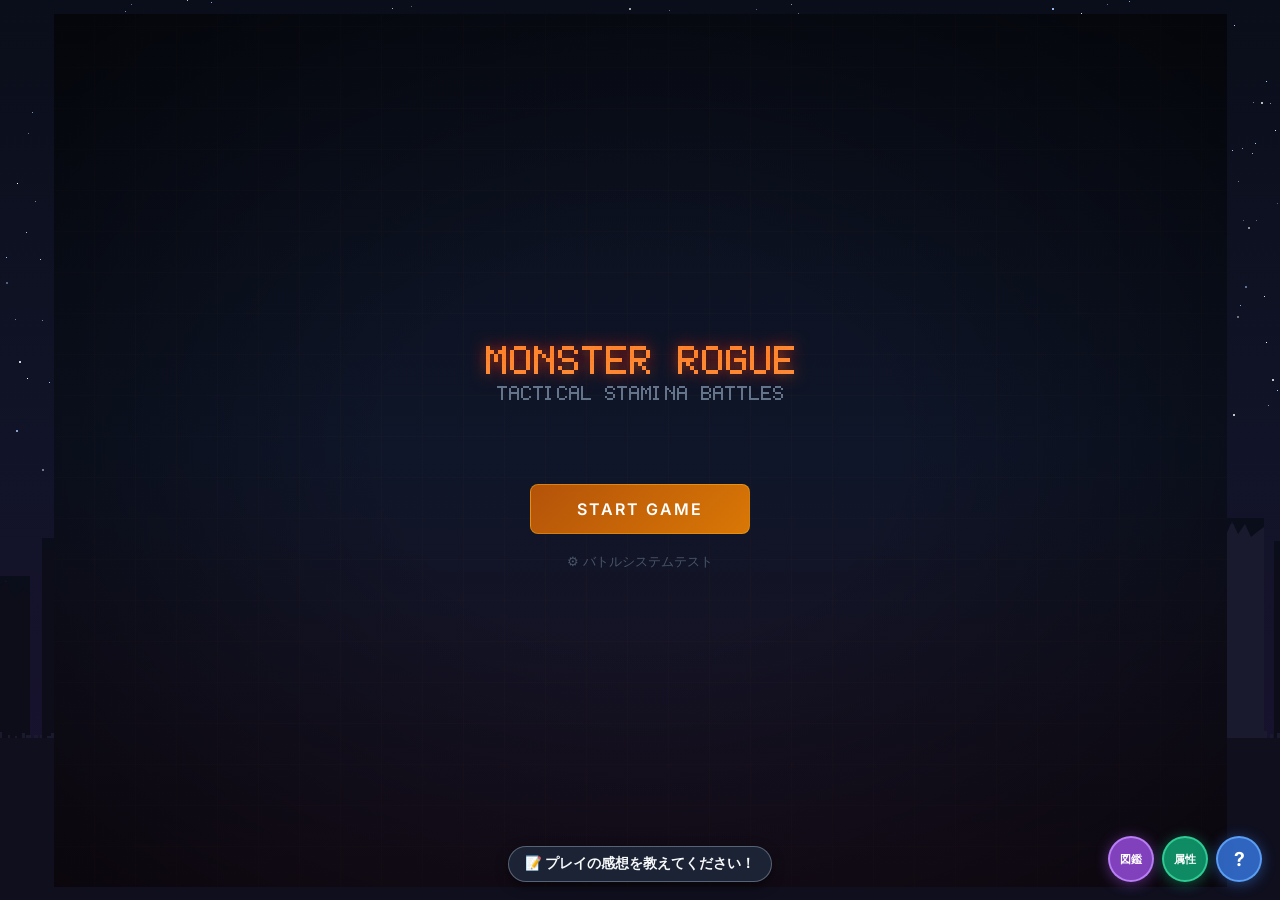
==== monster_roguelike_web/index.html @ 58d73d72 "タイトル画面・属性・アイテム・コルクのピクセルアート実装 - title-art.js 新規作成：Canvas   APIで廃墟夜景背景（星・ビル・カラクリシルエット）とビットマップフォントタイトルロ" ====
<!DOCTYPE html>
<html lang="ja">
<head>
  <meta charset="UTF-8">
  <meta name="viewport" content="width=device-width, initial-scale=1.0, viewport-fit=cover">
  <title>Monster Rogue: Web Edition</title>
  <link rel="preconnect" href="https://fonts.googleapis.com">
  <link rel="preconnect" href="https://fonts.gstatic.com" crossorigin>
  <link href="https://fonts.googleapis.com/css2?family=Inter:wght@400;600;800&display=swap" rel="stylesheet">
  <link rel="stylesheet" href="styles.css?v=2">
</head>
<body>
  <div class="bg-gradient"></div>
  <canvas id="bg-pixel-canvas"></canvas>

  <main id="app-container">
    <header class="glass-panel" id="main-header" style="display:none;">
      <h1>MONSTER ROGUE</h1>
    </header>

    <!-- 画面0: スタート画面 -->
    <section id="screen-start" class="screen full-center active">
      <div class="title-container">
        <h1 class="mega-title mega-title-hidden">MONSTER ROGUE</h1>
        <p class="subtitle mega-title-hidden">Tactical Stamina Battles</p>
        <canvas id="title-canvas"></canvas>
      </div>
      <div style="display:flex; flex-direction:column; align-items:center; gap:12px; margin-top:8px;">
        <button id="btn-begin" class="btn primary-btn pulse-glow start-btn">START GAME</button>
        <a href="test-battle.html" style="font-size:0.8rem; color:#475569; margin-top:8px; text-decoration:none;">⚙ バトルシステムテスト</a>
      </div>
    </section>

    <!-- 図鑑モーダル -->
    <div id="screen-encyclopedia" class="enc-overlay hide">
      <div class="glass-panel enc-panel">
        <div style="display:flex; justify-content:space-between; align-items:center; margin-bottom:20px;">
          <h2>図鑑</h2>
          <button id="btn-close-encyclopedia" class="btn skill-btn">✕ 閉じる</button>
        </div>
        <div style="display:flex; gap:8px; margin-bottom:16px; flex-wrap:wrap;">
          <button class="btn skill-btn active-tab" data-enc-tab="monsters">ジュウマ</button>
          <button class="btn skill-btn inactive-tab" data-enc-tab="enemies">カラクリ</button>
          <button class="btn skill-btn inactive-tab" data-enc-tab="skills">技</button>
          <button class="btn skill-btn inactive-tab" data-enc-tab="items">アイテム</button>
          <button class="btn skill-btn inactive-tab" data-enc-tab="food">えさ</button>
        </div>
        <div id="enc-content" class="enc-content"></div>
      </div>
    </div>


    <!-- 画面0.5: ストーリー画面 -->
    <section id="screen-story" class="screen full-center hide glass-panel">
      <div class="story-wrapper">
        <div id="story-page-1" class="story-content">
          <p>なぜ文明が滅びたのか、誰も知らない。</p>
          <p>大気が汚染され、人間は地下へ逃げた。</p>
          <p>1000年を、地の底で生き延びた。</p>
        </div>
        <div id="story-page-2" class="story-content hide">
          <p>大気が回復し、地上に戻ってから100年になる。</p>
          <p>だが地上には、カラクリが巣くっていた。</p>
          <p>機械のような生き物だ。人間を見ると、問答無用で襲いかかってくる。</p>
          <p>地上にはもう一種類の生き物もいた。ジュウマだ。育てれば、仲間になる。</p>
          <p>ジュウマを育て、カラクリと戦いながら地上を開拓する者を、ビーステイカーと呼ぶ。</p>
        </div>
        <div id="story-page-3" class="story-content hide">
          <p>ギルドを取り仕切るのはコルクだ。無愛想だが、頼りになる。</p>
          <p style="color:#fbbf24;">コルク：「新顔か。ビーステイカーとして登録しに来たか？」</p>
          <p style="color:#94a3b8;">ビーステイカー：「はい。地上を開拓しに来ました。」</p>
          <p style="color:#fbbf24;">コルク：「ひとりじゃカラクリには勝てない。ジュウマを育てて、共に戦うしかない。それがここで生きる方法だ。」</p>
          <p style="color:#fbbf24;">コルク：「問題ない。問題があっても問題ない。」</p>
        </div>
      </div>
      <div class="story-btn-area">
        <button id="btn-skip-story" class="btn skill-btn" disabled>NEXT >></button>
        <button id="btn-skip-all-story" class="btn" style="font-size:0.8rem; color:#475569; background:none; border:none;">スキップ</button>
      </div>
    </section>

    <!-- 画面0.6: 名前入力画面 -->
    <section id="screen-name" class="screen full-center hide glass-panel">
      <h2>あなたの名前は？</h2>
      <p style="color: #94a3b8; margin-bottom: 20px;">コルク：「登録簿に書いといてくれ。行方不明になった時に困る。こっちが。」</p>
      <input type="text" id="input-player-name" class="modern-input" placeholder="Name" maxlength="12" style="margin-bottom: 20px;">
      <button id="btn-submit-name" class="btn primary-btn pulse-glow">決定</button>
    </section>

    <!-- 画面0.6.5: ジュウマ受け渡しイベント画面 -->
    <section id="screen-starter-event" class="screen full-center hide glass-panel">
      <h2>出発のまえに</h2>
      <p style="color: #94a3b8; margin-bottom: 20px;" id="starter-event-msg">コルク：「ジュウマを3体やる。仲間にしろ。問題ない。」</p>
      <div id="starter-event-grid" class="monster-grid" style="margin-bottom: 30px; justify-content: center;"></div>
      <button id="btn-starter-event-proceed" class="btn primary-btn pulse-glow">拠点へ進む</button>
    </section>

    <!-- チュートリアル選択画面 -->
    <section id="screen-tutorial-select" class="screen full-center hide glass-panel">
      <h2>ギルドの訓練場</h2>
      <p style="color:#94a3b8; margin-bottom:8px; text-align:center;">コルク：「一応、練習できる場所がある。」</p>
      <p style="color:#64748b; font-size:0.85rem; margin-bottom:24px; text-align:center;">コルク：「使わなくても死ぬわけじゃない。たぶん。」</p>
      <div class="tutorial-select-buttons">
        <button id="btn-tutorial-full" class="btn primary-btn pulse-glow">
          丁寧に教えてもらう
          <span style="display:block; font-size:0.75rem; font-weight:normal; color:#bfdbfe; margin-top:4px;">ゲームが止まって説明してくれる</span>
        </button>
        <button id="btn-tutorial-simple" class="btn skill-btn">
          ヒントだけもらう
          <span style="display:block; font-size:0.75rem; font-weight:normal; color:#94a3b8; margin-top:4px;">やりながら覚えるタイプ向け</span>
        </button>
        <button id="btn-tutorial-skip" class="btn skill-btn" style="color:#64748b;">
          もう行く
        </button>
      </div>
    </section>

    <!-- 画面0.7: 卵選択画面 -->
    <section id="screen-egg" class="screen full-center hide glass-panel">
      <h2>卵を選べ</h2>
      <p style="color: #94a3b8; margin-bottom: 30px;">コルク：「3つある。好きなのを選べ。どれが光るかは俺にもわからん。なんかそういうもんらしい。」</p>
      
      <div id="egg-container" class="egg-container">
        <div class="egg egg-red" data-type="red"><div class="egg-spot"></div></div>
        <div class="egg egg-blue" data-type="blue"><div class="egg-spot"></div></div>
        <div class="egg egg-green" data-type="green"><div class="egg-spot"></div></div>
      </div>
      <p id="egg-hatch-text" class="hide" style="margin-top:20px; font-weight:bold; color:#f8fafc;"></p>
      <button id="btn-egg-proceed" class="btn primary-btn hide mt-2">マップへ進む</button>
    </section>

    <!-- 画面0.8: ハブ（ステージ選択）画面 -->
    <section id="screen-hub" class="screen full-center hide glass-panel" style="width: 800px; max-width: 90vw; align-self: center;">
      <h2>ギルド拠点</h2>
      <p style="color: #94a3b8; margin-bottom: 20px;">コルク：「準備ができたら出発しろ。準備ができてなくても行け。どうせ慣れる。」</p>
      
      <div style="display:flex; justify-content:center; gap:20px; margin-bottom:30px;">
        <button id="btn-hub-party" class="btn skill-btn active-tab" style="font-size:1.1rem; padding:10px 20px;">PARTY</button>
        <button id="btn-hub-inventory" class="btn skill-btn" style="font-size:1.1rem; padding:10px 20px;">INVENTORY</button>
        <button id="save-btn" class="btn skill-btn" style="font-size:1.1rem; padding:10px 20px;">SAVE</button>
        <button id="delete-save-btn" class="btn skill-btn" style="font-size:1.1rem; padding:10px 20px; color:#ef4444;">DELETE SAVE</button>
      </div>
      
      <div class="stage-container">
        <div id="btn-stage-1" class="stage-card">
           <h3 style="color:#fbbf24; margin-bottom:10px;">Stage 1</h3>
           <p style="font-size:1.1rem; font-weight:bold;">始まりの草原</p>
           <p style="font-size:0.8rem; color:#94a3b8; margin-top:5px;">階層: 3F</p>
        </div>
        <div id="btn-stage-2" class="stage-card locked">
           <h3 style="color:#94a3b8; margin-bottom:10px;">Stage 2</h3>
           <p style="font-size:1.1rem; font-weight:bold;">迷いの森</p>
           <p style="font-size:0.8rem; color:#64748b; margin-top:5px;">階層: 5F</p>
           <div class="lock-icon">🔒</div>
        </div>
        <div id="btn-stage-3" class="stage-card locked">
           <h3 style="color:#94a3b8; margin-bottom:10px;">Stage 3</h3>
           <p style="font-size:1.1rem; font-weight:bold;">果ての荒野</p>
           <p style="font-size:0.8rem; color:#64748b; margin-top:5px;">階層: 7F</p>
           <div class="lock-icon">🔒</div>
        </div>
      </div>
    </section>

    <!-- 画面1: マップ画面 -->
    <section id="screen-map" class="screen hide glass-panel map-screen" style="position:relative;">
      <h2>探索マップ</h2>
      <p class="map-desc">道を選べ。戻れない。</p>
      <div class="map-legend">
        <span>⚔️ バトル</span>
        <span>💀 強敵</span>
        <span>👑 ボス</span>
        <span>⛺ 休憩</span>
      </div>
      <div style="position:absolute; top:20px; right:20px; display:flex; gap:10px;">
        <button id="btn-map-party" class="btn skill-btn active-tab" style="font-size:0.9rem; padding:6px 12px;">PARTY</button>
        <button id="btn-map-inventory" class="btn skill-btn" style="font-size:0.9rem; padding:6px 12px;">INVENTORY</button>
      </div>
      <div id="map-container" class="map-container">
        <svg id="map-lines" class="map-lines"></svg>
        <div id="map-nodes" class="map-nodes"></div>
      </div>
    </section>

    <!-- 画面: パーティ詳細 -->
    <section id="screen-party" class="screen hide glass-panel" style="padding:30px;">
      <div style="display:flex; justify-content:space-between; align-items:center;">
        <h2>PARTY STATUS</h2>
        <button id="btn-close-party" class="btn skill-btn">閉じる</button>
      </div>
      <p style="color:#94a3b8; margin-bottom:20px;">仲間の詳細なパラメーターを確認できます。</p>
      <div id="party-details-grid" style="display:grid; grid-template-columns:repeat(auto-fit, minmax(280px, 1fr)); gap:20px;">
      </div>
    </section>

    <!-- 画面: インベントリ -->
    <section id="screen-inventory" class="screen hide glass-panel">
      <div style="display:flex; justify-content:space-between; align-items:center;">
        <h2>INVENTORY</h2>
        <button id="btn-close-inventory" class="btn skill-btn">閉じる</button>
      </div>
      <p>技をセットしたり、餌を与えてステータスを強化できます。</p>
      
      <div class="inv-container" style="display:flex; gap:20px; margin-top:20px;">
        <div class="inv-list" style="flex:1; background:rgba(0,0,0,0.3); padding:10px; border-radius:8px; min-height:200px;">
          <h3>Skills</h3>
          <div id="inv-skills-content" style="margin-top:10px; display:flex; flex-direction:column; gap:5px;"></div>
        </div>
        <div class="inv-list" style="flex:1; background:rgba(0,0,0,0.3); padding:10px; border-radius:8px; min-height:200px;">
          <h3>Food (Stats)</h3>
          <div id="inv-food-content" style="margin-top:10px; display:flex; flex-direction:column; gap:5px;"></div>
        </div>
      </div>
      
      <div id="inv-target-selection" class="hide" style="margin-top:20px; background:rgba(0,0,0,0.5); padding:15px; border-radius:8px;">
         <h3 id="inv-target-msg">誰に使いますか？</h3>
         <div id="inv-roster-grid" class="monster-grid" style="margin-top:10px;"></div>
         <button id="btn-cancel-use" class="btn skill-btn mt-2">やめる</button>
      </div>
    </section>

    <!-- HELPオーバーレイ -->
    <div id="screen-help" class="help-overlay hide">
      <div class="help-panel glass-panel">
        <div class="help-header">
          <h2 style="font-size:1.3rem;">📖 HELP / ゲームシステム</h2>
          <button id="btn-close-help" class="btn skill-btn">✕ 閉じる</button>
        </div>
        <div class="help-tabs-bar" id="help-tabs-bar">
          <button class="btn help-tab-btn active-tab"  data-help-tab="battle">バトル</button>
          <button class="btn help-tab-btn inactive-tab" data-help-tab="st">ST/ブレイク</button>
          <button class="btn help-tab-btn inactive-tab" data-help-tab="affinity">属性相性</button>
          <button class="btn help-tab-btn inactive-tab" data-help-tab="skills">技・アイテム</button>
          <button class="btn help-tab-btn inactive-tab" data-help-tab="training">育成・強化</button>
          <button class="btn help-tab-btn inactive-tab" data-help-tab="map">マップ・用語</button>
        </div>
        <div class="help-body">
          <div id="help-content-battle"   class="help-tab-content"></div>
          <div id="help-content-st"       class="help-tab-content hide"></div>
          <div id="help-content-affinity" class="help-tab-content hide"></div>
          <div id="help-content-skills"   class="help-tab-content hide"></div>
          <div id="help-content-training" class="help-tab-content hide"></div>
          <div id="help-content-map"      class="help-tab-content hide"></div>
        </div>
      </div>
    </div>

    <!-- 画面: リザルト報酬 -->
    <section id="screen-reward" class="screen hide glass-panel full-center">
      <h2>戦利品</h2>
      <p id="reward-subtitle">コルク：「3つある。1つもらえ。文句は言うな。」</p>
      <div id="reward-boxes" style="display:flex; gap:15px; margin:30px 0; flex-wrap:wrap; justify-content:center;">
      </div>
      <button id="btn-collect-reward" class="btn primary-btn" disabled>進む</button>
    </section>

    <!-- 画面2: 選抜画面 -->
    <section id="screen-selection" class="screen hide glass-panel">
      <h2>出撃する3体を選べ</h2>
      <p>コルク：「誰を連れていくかだけ、自分で決めろ。あとは知らん。」</p>
      <div id="roster-grid" class="monster-grid"></div>
      <button id="btn-start-battle" class="btn primary-btn" disabled>出発する</button>
    </section>

    <!-- チュートリアルオーバーレイ（フル版） -->
    <div id="tutorial-overlay" class="tutorial-overlay hide">
      <div class="tutorial-overlay-panel glass-panel">
        <div class="tutorial-overlay-step-badge">TUTORIAL</div>
        <h3 id="tutorial-overlay-title"></h3>
        <p id="tutorial-overlay-body"></p>
        <button id="btn-tutorial-ok" class="btn primary-btn" style="width:100%; margin-top:8px;">OK、わかった！</button>
      </div>
    </div>

    <!-- ジュウマ詳細モーダル（バトル中） -->
    <div id="monster-detail-overlay" class="monster-detail-overlay hide">
      <div class="monster-detail-panel glass-panel">
        <div class="monster-detail-header">
          <div>
            <h3 id="md-name" style="margin:0 0 6px;"></h3>
            <span id="md-elem" class="elem-badge"></span>
          </div>
          <button id="btn-md-close" class="btn skill-btn">✕ 閉じる</button>
        </div>
        <div id="md-stats"></div>
        <div id="md-skills"></div>
      </div>
    </div>

    <!-- 画面3: バトル画面 -->
    <section id="screen-battle" class="screen hide">
      <div class="battle-arena">
        <!-- P1 エリア -->
        <div class="side-panel p1-side glass-panel">
          <h3>Your Team</h3>
          <div class="active-monster-card" id="p1-active-card">
            <canvas id="p1-sprite" class="monster-sprite-canvas"></canvas>
            <div class="card-header">
              <h4 id="p1-name">-</h4>
              <span class="elem-badge" id="p1-elem">-</span>
            </div>
            <div class="bars">
              <label>HP</label>
              <div class="bar-container hp-bar"><div class="bar-fill hp" id="p1-hp-fill"></div></div>
              <label>ST (Armor)</label>
              <div class="bar-container st-bar"><div class="bar-fill st" id="p1-st-fill"></div></div>
            </div>
          </div>
          
          <div class="reserve-list" id="p1-reserves"></div>
        </div>

        <!-- キュー＆結果エリア（中央） -->
        <div class="center-panel glass-panel">
          <h3>ACTION QUEUE</h3>
          <div id="timeline-queue" class="timeline-queue">
            <!-- JSで行動順アイコンが並ぶ -->
          </div>
          
          <!-- トースト通知用エリア -->
          <div id="toast-container" class="toast-container"></div>

        </div>

        <!-- P2 エリア -->
        <div class="side-panel p2-side glass-panel">
          <h3>Opponent</h3>
          <div class="active-monster-card" id="p2-active-card">
            <canvas id="p2-sprite" class="monster-sprite-canvas p2-sprite"></canvas>
            <div class="card-header">
              <h4 id="p2-name">-</h4>
              <span class="elem-badge" id="p2-elem">-</span>
            </div>
            <div class="bars">
               <label>HP</label>
               <div class="bar-container hp-bar"><div class="bar-fill hp" id="p2-hp-fill"></div></div>
            </div>
          </div>
          <div class="reserve-list" id="p2-reserves"></div>
        </div>

        <!-- アクションメニュー（コマンド入力） -->
        <div id="action-menu" class="action-menu hide">
          <div id="action-phase-header" style="text-align:center; font-weight:bold; margin-bottom:10px; padding:5px; border-radius:5px; background: rgba(59, 130, 246, 0.2); border: 1px solid #3b82f6;">ATTACK PHASE</div>

          <div id="tutorial-hint" class="tutorial-hint hide">
            <span id="tutorial-hint-text"></span>
          </div>

          <div class="cmd-tabs" id="action-tabs" style="display:flex; gap:10px; margin-bottom:10px;">
            <button id="btn-tab-skills" class="btn skill-btn active-tab" style="flex:1;">Skills</button>
            <button id="btn-tab-items" class="btn skill-btn inactive-tab" style="flex:1;">Items <span id="item-count-badge" style="font-size:0.7em; background:#ef4444; padding:2px 6px; border-radius:10px; margin-left:5px;">0</span></button>
          </div>

          <div id="skill-buttons" class="cmd-grid"></div>
          <div id="item-buttons" class="cmd-grid hide" style="margin-top:10px;"></div>

          <div id="defend-wrapper" class="hide" style="margin-top:10px;">
            <button id="btn-defend-action" class="btn" style="width:100%; padding: 10px; background: #fbbf24; color: #1e293b; border: none; font-weight: bold;">🛡 身を守る (Defend) - ST消費半減</button>
          </div>

          <div id="swap-wrapper" style="margin-top:10px;">
            <button id="btn-swap-action" class="btn" style="width:100%; padding: 10px; background: #475569; color: white; border: none; font-weight: bold; cursor: pointer;">🔄 ジュウマ交代</button>
            <div id="swap-select-panel" class="hide swap-select-panel"></div>
          </div>
        </div>

      </div>
    </section>
  </main>

  <button id="btn-monsters-global" class="help-float-btn monsters-float-btn" title="ジュウマ図鑑">図鑑</button>
  <button id="btn-affinity-global" class="help-float-btn affinity-float-btn" title="属性相性早見表">属性</button>
  <button id="btn-help-global" class="help-float-btn" title="ゲームシステムを確認">?</button>

  <!-- アンケートリンク -->
  <a id="btn-survey-global" href="https://forms.gle/xGsnjxmc4BKs657p8" target="_blank" rel="noopener" class="survey-global-link">📝 プレイの感想を教えてください！</a>

  <!-- チュートリアルスポットライト（4枚の暗転ピース＋ラベル） -->
  <div id="tutorial-spotlight-top"    class="tutorial-spotlight-piece hide"></div>
  <div id="tutorial-spotlight-bottom" class="tutorial-spotlight-piece hide"></div>
  <div id="tutorial-spotlight-left"   class="tutorial-spotlight-piece hide"></div>
  <div id="tutorial-spotlight-right"  class="tutorial-spotlight-piece hide"></div>
  <div id="tutorial-spotlight-label"  class="tutorial-spotlight-label hide">👆 タップして説明を見る</div>

  <!-- ES Modules -->
  <script type="module" src="app.js"></script>
  <script type="module">
    import { initTitleArt } from './title-art.js';
    document.addEventListener('DOMContentLoaded', () => {
      const titleCanvas = document.getElementById('title-canvas');
      const bgCanvas = document.getElementById('bg-pixel-canvas');
      if (titleCanvas && bgCanvas) {
        initTitleArt(titleCanvas, bgCanvas);
      }
    });
  </script>
</body>
</html>
---- monster_roguelike_web/styles.css ----
:root {
  --bg-color: #0f172a;
  --panel-bg: rgba(30, 41, 59, 0.7);
  --panel-border: rgba(255, 255, 255, 0.1);
  --text-main: #f8fafc;
  --text-muted: #94a3b8;
  --accent: #3b82f6;
  --btn-hover: #60a5fa;

  --hp-color: #ef4444;
  --st-color: #eab308;
  --atb-color: #10b981;

  /* Industrial / Post-apocalyptic palette */
  --rust: #8b4513;
  --steel: #4a5568;
  --neon-red: #ff3b3b;
  --organic-green: #2d6a4f;
  --mech-gray: #2d3748;
}

* {
  box-sizing: border-box;
  margin: 0;
  padding: 0;
}

html {
  height: 100%;
}

body {
  font-family: 'Inter', sans-serif;
  color: var(--text-main);
  background-color: var(--bg-color);
  overflow: hidden;
  height: 100%;
}

/* Background Animation */
.bg-gradient {
  position: fixed;
  top: -50%;
  left: -50%;
  width: 200%;
  height: 200%;
  background: radial-gradient(circle at center, #1e3a8a 0%, #0f172a 40%, #020617 100%);
  z-index: -1;
  animation: bg-pulse 20s infinite alternate linear;
}

@keyframes bg-pulse {
  0% { transform: scale(1); }
  100% { transform: scale(1.1); }
}

/* Layout */
#app-container {
  max-width: 1200px;
  margin: 0 auto;
  padding: clamp(8px, 1.5vh, 20px);
  padding-bottom: calc(clamp(8px, 1.5vh, 20px) + env(safe-area-inset-bottom, 0px));
  display: flex;
  flex-direction: column;
  gap: clamp(8px, 1.5vh, 20px);
  height: 100dvh;
  overflow: hidden;
}

header {
  text-align: center;
  padding: 20px;
  border-radius: 12px;
}

header h1 {
  font-weight: 800;
  font-size: 2rem;
  letter-spacing: 2px;
  background: linear-gradient(90deg, #60a5fa, #c084fc);
  -webkit-background-clip: text;
  -webkit-text-fill-color: transparent;
}

/* Components */
.glass-panel {
  background: var(--panel-bg);
  backdrop-filter: blur(12px);
  -webkit-backdrop-filter: blur(12px);
  border: 1px solid var(--panel-border);
  border-radius: 16px;
  box-shadow: 0 8px 32px rgba(0,0,0,0.3);
}

.hide { display: none !important; }
.screen.hide { display: none !important; }
.screen.active { animation: screen-enter 0.45s cubic-bezier(0.22, 1, 0.36, 1); }

/* Visible screen fills remaining container space */
.screen:not(.hide) {
  flex: 1;
  min-height: 0;
}

@keyframes fade-in {
  from { opacity: 0; transform: translateY(10px); }
  to { opacity: 1; transform: translateY(0); }
}

/* Screen enter transition: slide-fade */
@keyframes screen-enter {
  0%   { opacity: 0; transform: translateY(12px) scale(0.98); }
  100% { opacity: 1; transform: translateY(0) scale(1); }
}

/* Hub Screen: retro-industrial guild feel */
#screen-hub {
  background:
    /* Corner bolts decoration via radial gradients */
    radial-gradient(circle at 20px 20px, rgba(139, 69, 19, 0.15) 3px, transparent 3px),
    radial-gradient(circle at calc(100% - 20px) 20px, rgba(139, 69, 19, 0.15) 3px, transparent 3px),
    radial-gradient(circle at 20px calc(100% - 20px), rgba(139, 69, 19, 0.15) 3px, transparent 3px),
    radial-gradient(circle at calc(100% - 20px) calc(100% - 20px), rgba(139, 69, 19, 0.15) 3px, transparent 3px),
    /* Metal plate texture */
    repeating-linear-gradient(
      0deg,
      transparent 0px,
      transparent 3px,
      rgba(255, 255, 255, 0.008) 3px,
      rgba(255, 255, 255, 0.008) 4px
    ),
    /* Base gradient */
    linear-gradient(180deg,
      rgba(30, 41, 59, 0.85) 0%,
      rgba(20, 28, 42, 0.9) 100%
    );
  border-color: rgba(139, 69, 19, 0.2);
}

/* Hub heading with guild accent */
#screen-hub h2 {
  letter-spacing: 2px;
  color: #fbbf24;
  text-shadow: 0 0 12px rgba(251, 191, 36, 0.2);
}

/* Selection Screen */
#screen-selection {
  padding: 30px 40px;
  text-align: center;
  display: flex;
  flex-direction: column;
  overflow: hidden;
}

#screen-selection .monster-grid {
  flex: 1;
  min-height: 0;
  overflow-y: auto;
  margin: 20px 0;
}

#starter-event-grid {
  grid-template-columns: repeat(3, 1fr);
  max-width: 900px;
  width: 100%;
}

/* Battle Screen */
#screen-battle {
  display: flex;
  flex-direction: column;
  padding: clamp(8px, 1.5vh, 20px);
  overflow: hidden;
}

/* Party / Inventory screens: whole screen scrolls internally within viewport */
#screen-party {
  display: block;
  overflow-y: auto;
}

#screen-inventory {
  padding: 30px;
  display: block;
  overflow-y: auto;
}

.monster-grid {
  display: grid;
  grid-template-columns: repeat(auto-fit, minmax(250px, 1fr));
  gap: 15px;
  margin: 30px 0;
}

.roster-card {
  padding: 20px;
  border-radius: 12px;
  background: rgba(255,255,255,0.05);
  border: 1px solid var(--panel-border);
  cursor: pointer;
  transition: all 0.2s ease;
}

.roster-card:hover { background: rgba(255,255,255,0.1); transform: translateY(-3px); }
.roster-card.selected { border-color: var(--accent); background: rgba(59, 130, 246, 0.2); }

/* Battle Arena */
.battle-arena {
  display: grid;
  grid-template-columns: 3fr 4fr 3fr;
  grid-template-rows: 1fr auto;
  gap: clamp(8px, 1.5vh, 20px);
  flex: 1;
  min-height: 0;
}

/* Battle Arena Background: cracked industrial ground + dim sky */
.battle-arena::before {
  content: '';
  position: absolute;
  inset: 0;
  z-index: -1;
  border-radius: 12px;
  background:
    /* Sky: dark gradient */
    linear-gradient(180deg,
      rgba(10, 15, 30, 0.95) 0%,
      rgba(20, 25, 45, 0.85) 35%,
      rgba(40, 35, 30, 0.7) 65%,
      rgba(60, 50, 40, 0.8) 100%),
    /* Cracked concrete pattern */
    repeating-linear-gradient(
      90deg,
      transparent 0px,
      transparent 48px,
      rgba(139, 69, 19, 0.08) 48px,
      rgba(139, 69, 19, 0.08) 50px
    ),
    repeating-linear-gradient(
      0deg,
      transparent 0px,
      transparent 60px,
      rgba(139, 69, 19, 0.06) 60px,
      rgba(139, 69, 19, 0.06) 62px
    ),
    /* Subtle noise-like texture */
    repeating-linear-gradient(
      45deg,
      transparent 0px,
      transparent 2px,
      rgba(255, 255, 255, 0.008) 2px,
      rgba(255, 255, 255, 0.008) 4px
    );
}

.battle-arena {
  position: relative;
}

/* Standing position ground line for p1/p2 */
.p1-side::after,
.p2-side::after {
  content: '';
  display: block;
  height: 3px;
  margin-top: auto;
  border-radius: 2px;
  background: linear-gradient(90deg,
    transparent,
    rgba(255, 255, 255, 0.06) 20%,
    rgba(255, 255, 255, 0.1) 50%,
    rgba(255, 255, 255, 0.06) 80%,
    transparent
  );
  box-shadow: 0 0 8px rgba(255, 255, 255, 0.03);
  flex-shrink: 0;
}

.p1-side::after {
  background: linear-gradient(90deg,
    transparent,
    rgba(59, 130, 246, 0.12) 20%,
    rgba(59, 130, 246, 0.2) 50%,
    rgba(59, 130, 246, 0.12) 80%,
    transparent
  );
  box-shadow: 0 0 12px rgba(59, 130, 246, 0.08);
}

.p2-side::after {
  background: linear-gradient(90deg,
    transparent,
    rgba(239, 68, 68, 0.12) 20%,
    rgba(239, 68, 68, 0.2) 50%,
    rgba(239, 68, 68, 0.12) 80%,
    transparent
  );
  box-shadow: 0 0 12px rgba(239, 68, 68, 0.08);
}

/* Desktop grid placement: action-menu below p1-side */
.p1-side    { grid-column: 1; grid-row: 1; }
.center-panel { grid-column: 2; grid-row: 1 / span 2; }
.p2-side    { grid-column: 3; grid-row: 1 / span 2; }
#action-menu { grid-column: 1; grid-row: 2; margin-top: 0; }

.side-panel {
  padding: 20px;
  display: flex;
  flex-direction: column;
  gap: 20px;
  overflow: hidden;
}

/* Side panel team header accents */
.p1-side > h3 {
  color: #60a5fa;
  text-shadow: 0 0 8px rgba(59, 130, 246, 0.2);
  letter-spacing: 1px;
  font-size: 0.85rem;
  text-transform: uppercase;
}
.p2-side > h3 {
  color: #f87171;
  text-shadow: 0 0 8px rgba(239, 68, 68, 0.2);
  letter-spacing: 1px;
  font-size: 0.85rem;
  text-transform: uppercase;
}

/* ─── スプライト canvas ─── */
.monster-sprite-canvas {
  display: block;
  width: 96px;
  height: 96px;
  margin: 0 auto 10px;
  image-rendering: pixelated;
  image-rendering: crisp-edges;
  animation: sprite-idle-bob 1.2s ease-in-out infinite;
}
/* 属性別idleアニメーション（P1側） */
.monster-sprite-canvas[data-element="fire"] {
  animation: sprite-idle-fire 1.0s ease-in-out infinite;
}
.monster-sprite-canvas[data-element="water"] {
  animation: sprite-idle-water 2.0s ease-in-out infinite;
}
.monster-sprite-canvas[data-element="thunder"] {
  animation: sprite-idle-thunder 0.8s linear infinite;
}
.monster-sprite-canvas[data-element="ice"] {
  animation: sprite-idle-ice 1.5s ease-in-out infinite;
}
.monster-sprite-canvas[data-element="wind"] {
  animation: sprite-idle-wind 1.8s ease-in-out infinite;
}
.monster-sprite-canvas[data-element="earth"] {
  animation: sprite-idle-bob 1.6s ease-in-out infinite;
}
.monster-sprite-canvas[data-element="light"] {
  animation: sprite-idle-light 1.4s ease-in-out infinite;
}
.monster-sprite-canvas[data-element="dark"] {
  animation: sprite-idle-dark 1.5s ease-in-out infinite;
}
/* 敵(P2)側：scaleX(-1)維持の属性別idle */
.p2-sprite[data-element="fire"] {
  animation: sprite-idle-fire-mirror 1.0s ease-in-out infinite;
}
.p2-sprite[data-element="water"] {
  animation: sprite-idle-water-mirror 2.0s ease-in-out infinite;
}
.p2-sprite[data-element="thunder"] {
  animation: sprite-idle-thunder-mirror 0.8s linear infinite;
}
.p2-sprite[data-element="ice"] {
  animation: sprite-idle-ice-mirror 1.5s ease-in-out infinite;
}
.p2-sprite[data-element="wind"] {
  animation: sprite-idle-wind-mirror 1.8s ease-in-out infinite;
}
.p2-sprite[data-element="earth"] {
  animation: sprite-idle-bob-mirror 1.6s ease-in-out infinite;
}
.p2-sprite[data-element="light"] {
  animation: sprite-idle-light-mirror 1.4s ease-in-out infinite;
}
.p2-sprite[data-element="dark"] {
  animation: sprite-idle-dark-mirror 1.5s ease-in-out infinite;
}
/* 図鑑カード内：少し小さめ */
.enc-sprite {
  width: 64px;
  height: 64px;
  margin: 0 auto 6px;
}
/* ロスター選択カード内：小さめ */
.roster-sprite {
  width: 48px;
  height: 48px;
  margin: 0 auto 4px;
}
/* パーティ画面：中サイズ */
.party-sprite {
  width: 80px;
  height: 80px;
  margin: 0 auto 10px;
}
.p2-sprite {
  transform: scaleX(-1);
  animation: sprite-idle-bob-mirror 1.2s ease-in-out infinite;
}
@keyframes sprite-idle-bob {
  0%, 100% { transform: translateY(0); }
  50%       { transform: translateY(-3px); }
}
@keyframes sprite-idle-bob-mirror {
  0%, 100% { transform: scaleX(-1) translateY(0); }
  50%       { transform: scaleX(-1) translateY(-3px); }
}
.monster-sprite-canvas.sprite-hurt {
  animation: sprite-hurt 0.4s steps(2) 1 !important;
}
@keyframes sprite-hurt {
  0%   { filter: brightness(3) saturate(0); transform: translateX(-3px); }
  50%  { filter: brightness(3) saturate(0); transform: translateX(3px); }
  100% { filter: none; transform: translateX(0); }
}
/* fire: ゆらめき（左右揺れ + 上下） */
@keyframes sprite-idle-fire {
  0%, 100% { transform: translateY(0) translateX(0); }
  25%      { transform: translateY(-2px) translateX(1px); }
  50%      { transform: translateY(-3px) translateX(-1px); }
  75%      { transform: translateY(-1px) translateX(1px); }
}
@keyframes sprite-idle-fire-mirror {
  0%, 100% { transform: scaleX(-1) translateY(0) translateX(0); }
  25%      { transform: scaleX(-1) translateY(-2px) translateX(1px); }
  50%      { transform: scaleX(-1) translateY(-3px) translateX(-1px); }
  75%      { transform: scaleX(-1) translateY(-1px) translateX(1px); }
}
/* water: ゆらゆら（ゆったり横揺れ） */
@keyframes sprite-idle-water {
  0%, 100% { transform: translateX(0) translateY(0); }
  25%      { transform: translateX(2px) translateY(-1px); }
  50%      { transform: translateX(0) translateY(-2px); }
  75%      { transform: translateX(-2px) translateY(-1px); }
}
@keyframes sprite-idle-water-mirror {
  0%, 100% { transform: scaleX(-1) translateX(0) translateY(0); }
  25%      { transform: scaleX(-1) translateX(2px) translateY(-1px); }
  50%      { transform: scaleX(-1) translateX(0) translateY(-2px); }
  75%      { transform: scaleX(-1) translateX(-2px) translateY(-1px); }
}
/* thunder: ピリピリ震え */
@keyframes sprite-idle-thunder {
  0%, 100% { transform: translateX(0) translateY(0); }
  10%      { transform: translateX(-1px) translateY(0); }
  20%      { transform: translateX(1px) translateY(-1px); }
  30%      { transform: translateX(0) translateY(0); }
  40%      { transform: translateX(-1px) translateY(-1px); }
  50%      { transform: translateX(1px) translateY(0); }
  60%      { transform: translateX(0) translateY(-1px); }
  70%      { transform: translateX(-1px) translateY(0); }
  80%      { transform: translateX(1px) translateY(-1px); }
  90%      { transform: translateX(0) translateY(0); }
}
@keyframes sprite-idle-thunder-mirror {
  0%, 100% { transform: scaleX(-1) translateX(0) translateY(0); }
  10%      { transform: scaleX(-1) translateX(-1px) translateY(0); }
  20%      { transform: scaleX(-1) translateX(1px) translateY(-1px); }
  30%      { transform: scaleX(-1) translateX(0) translateY(0); }
  40%      { transform: scaleX(-1) translateX(-1px) translateY(-1px); }
  50%      { transform: scaleX(-1) translateX(1px) translateY(0); }
  60%      { transform: scaleX(-1) translateX(0) translateY(-1px); }
  70%      { transform: scaleX(-1) translateX(-1px) translateY(0); }
  80%      { transform: scaleX(-1) translateX(1px) translateY(-1px); }
  90%      { transform: scaleX(-1) translateX(0) translateY(0); }
}
/* ice: ゆっくり微震え */
@keyframes sprite-idle-ice {
  0%, 100% { transform: translateY(0) scale(1); }
  50%      { transform: translateY(-2px) scale(1.02); }
}
@keyframes sprite-idle-ice-mirror {
  0%, 100% { transform: scaleX(-1) translateY(0) scaleY(1); }
  50%      { transform: scaleX(-1) translateY(-2px) scaleY(1.02); }
}
/* wind: ふわふわ浮遊 */
@keyframes sprite-idle-wind {
  0%, 100% { transform: translateY(0) rotate(0deg); }
  25%      { transform: translateY(-4px) rotate(1deg); }
  50%      { transform: translateY(-2px) rotate(0deg); }
  75%      { transform: translateY(-5px) rotate(-1deg); }
}
@keyframes sprite-idle-wind-mirror {
  0%, 100% { transform: scaleX(-1) translateY(0) rotate(0deg); }
  25%      { transform: scaleX(-1) translateY(-4px) rotate(1deg); }
  50%      { transform: scaleX(-1) translateY(-2px) rotate(0deg); }
  75%      { transform: scaleX(-1) translateY(-5px) rotate(-1deg); }
}
/* light: 明滅グロー */
@keyframes sprite-idle-light {
  0%, 100% { transform: translateY(0); filter: brightness(1); }
  50%      { transform: translateY(-3px); filter: brightness(1.15); }
}
@keyframes sprite-idle-light-mirror {
  0%, 100% { transform: scaleX(-1) translateY(0); filter: brightness(1); }
  50%      { transform: scaleX(-1) translateY(-3px); filter: brightness(1.15); }
}
/* dark: 不気味な沈み込み */
@keyframes sprite-idle-dark {
  0%, 100% { transform: translateY(0); filter: brightness(1); }
  30%      { transform: translateY(-2px); filter: brightness(0.85); }
  60%      { transform: translateY(1px); filter: brightness(1.05); }
}
@keyframes sprite-idle-dark-mirror {
  0%, 100% { transform: scaleX(-1) translateY(0); filter: brightness(1); }
  30%      { transform: scaleX(-1) translateY(-2px); filter: brightness(0.85); }
  60%      { transform: scaleX(-1) translateY(1px); filter: brightness(1.05); }
}
/* 攻撃アニメーション（前方突進） */
.monster-sprite-canvas.sprite-attack {
  animation: sprite-attack 0.35s ease-out 1 !important;
}
.p2-sprite.sprite-attack {
  animation: sprite-attack-mirror 0.35s ease-out 1 !important;
}
@keyframes sprite-attack {
  0%   { transform: translateX(0); }
  30%  { transform: translateX(20px) scale(1.05); }
  60%  { transform: translateX(18px); }
  100% { transform: translateX(0); }
}
@keyframes sprite-attack-mirror {
  0%   { transform: scaleX(-1) translateX(0); }
  30%  { transform: scaleX(-1) translateX(20px) scale(1.05); }
  60%  { transform: scaleX(-1) translateX(18px); }
  100% { transform: scaleX(-1) translateX(0); }
}

.active-monster-card {
  background: linear-gradient(180deg, rgba(0, 0, 0, 0.25), rgba(0, 0, 0, 0.4));
  padding: 20px;
  border-radius: 12px;
  border: 1px solid rgba(255,255,255,0.08);
  position: relative;
  flex-shrink: 0;
  box-shadow: inset 0 1px 0 rgba(255, 255, 255, 0.04), 0 4px 12px rgba(0, 0, 0, 0.3);
}

/* P1 active card: subtle blue accent */
.p1-side .active-monster-card {
  border-color: rgba(59, 130, 246, 0.15);
}

/* P2 active card: subtle red accent */
.p2-side .active-monster-card {
  border-color: rgba(239, 68, 68, 0.15);
}

.active-monster-card h4 {
  font-size: 1.5rem;
  margin: 0;
}

.card-header {
  display: flex;
  justify-content: space-between;
  align-items: center;
  border-bottom: 1px solid var(--panel-border);
  padding-bottom: 10px;
  margin-bottom: 15px;
}

.elem-badge {
  font-size: 0.75rem;
  font-weight: bold;
  padding: 4px 10px;
  border-radius: 12px;
  background: rgba(255, 255, 255, 0.1);
  text-transform: uppercase;
  border: 1px solid rgba(255, 255, 255, 0.3);
}

.elem-fire { border-color: #ef4444; color: #fca5a5; background: rgba(239, 68, 68, 0.2); }
.elem-water { border-color: #3b82f6; color: #93c5fd; background: rgba(59, 130, 246, 0.2); }
.elem-wind { border-color: #10b981; color: #6ee7b7; background: rgba(16, 185, 129, 0.2); }
.elem-earth { border-color: #eab308; color: #fde047; background: rgba(234, 179, 8, 0.2); }
.elem-thunder { border-color: #f59e0b; color: #fcd34d; background: rgba(245, 158, 11, 0.2); }
.elem-ice { border-color: #06b6d4; color: #67e8f9; background: rgba(6, 182, 212, 0.2); }
.elem-light { border-color: #f8fafc; color: #ffffff; background: rgba(255, 255, 255, 0.3); }
.elem-dark { border-color: #a855f7; color: #d8b4fe; background: rgba(168, 85, 247, 0.2); }
.elem-none { border-color: #94a3b8; color: #cbd5e1; background: rgba(148, 163, 184, 0.2); }

/* Progress Bars - Enhanced */
.bars { display: flex; flex-direction: column; gap: 8px; }
.bars label { font-size: 0.85rem; color: var(--text-muted); font-weight: 600; text-transform: uppercase; }

.bar-container {
  width: 100%;
  height: 16px;
  background: rgba(0,0,0,0.6);
  border-radius: 8px;
  overflow: hidden;
  position: relative;
  border: 1px solid rgba(255, 255, 255, 0.06);
  box-shadow: inset 0 2px 4px rgba(0, 0, 0, 0.4);
}

.bar-fill {
  height: 100%;
  width: 100%;
  border-radius: 7px;
  transition: width 0.4s cubic-bezier(0.4, 0, 0.2, 1);
  position: relative;
}

/* HP gauge: green -> yellow -> red based on remaining HP */
.bar-fill.hp {
  background: linear-gradient(90deg, #dc2626, #ef4444, #f87171);
  box-shadow: 0 0 8px rgba(239, 68, 68, 0.3);
}

/* Scanline overlay on HP bar for pixel/industrial feel */
.bar-fill.hp::after,
.bar-fill.st::after,
.bar-fill.atb::after {
  content: '';
  position: absolute;
  inset: 0;
  background: repeating-linear-gradient(
    90deg,
    transparent 0px,
    transparent 3px,
    rgba(0, 0, 0, 0.12) 3px,
    rgba(0, 0, 0, 0.12) 4px
  );
  border-radius: inherit;
  pointer-events: none;
}

.bar-fill.st {
  background: linear-gradient(90deg, #a16207, #eab308, #fde047);
  box-shadow: 0 0 8px rgba(234, 179, 8, 0.3);
}

.bar-fill.atb {
  background: linear-gradient(90deg, #047857, #10b981, #34d399);
  box-shadow: 0 0 6px rgba(16, 185, 129, 0.25);
}

/* Reserve list: takes remaining side-panel space and scrolls */
.reserve-list {
  flex: 1;
  min-height: 0;
  overflow-y: auto;
}

/* ジュウマ詳細モーダル */
.monster-detail-overlay {
  position: fixed;
  inset: 0;
  background: rgba(0,0,0,0.82);
  z-index: 500;
  display: flex;
  align-items: center;
  justify-content: center;
  padding: 16px;
}
.monster-detail-overlay.hide { display: none; }

.monster-detail-panel {
  width: min(460px, 95vw);
  max-height: 85dvh;
  overflow-y: auto;
  padding: 20px 24px;
  display: flex;
  flex-direction: column;
  gap: 14px;
}

.monster-detail-header {
  display: flex;
  justify-content: space-between;
  align-items: flex-start;
  padding-bottom: 12px;
  border-bottom: 1px solid var(--panel-border);
}

.md-stats-grid {
  display: grid;
  grid-template-columns: auto 1fr;
  gap: 6px 20px;
  font-size: 0.9rem;
}
.md-stats-grid .md-label { color: #94a3b8; }

.md-skill-card {
  background: rgba(255,255,255,0.05);
  border: 1px solid rgba(255,255,255,0.1);
  border-radius: 8px;
  padding: 10px 12px;
}

/* P1控えカード（クリック可能） */
.p1-reserve-card {
  padding: 5px 8px;
  background: rgba(0,0,0,0.3);
  border-radius: 6px;
  border: 1px solid rgba(255,255,255,0.1);
  cursor: pointer;
  transition: background 0.15s, border-color 0.15s;
}
.p1-reserve-card:hover { background: rgba(255,255,255,0.08); border-color: rgba(255,255,255,0.3); }
.p1-reserve-card.p1-reserve-dead { opacity: 0.4; pointer-events: none; }

/* Enemy Roster Cards */
.enemy-roster-card {
  padding: 5px 8px;
  background: rgba(0,0,0,0.3);
  border-radius: 6px;
  border: 1px solid rgba(255,255,255,0.1);
  min-width: 90px;
  flex: 1;
}
.enemy-roster-active {
  border-color: #ef4444;
  background: rgba(239,68,68,0.1);
}
.enemy-roster-dead {
  opacity: 0.4;
}
.enemy-roster-dead span { text-decoration: line-through; }

/* Status Effects */
.is-broken { animation: redBlink 0.7s ease-in-out infinite !important; border-color: #ef4444 !important; }
@keyframes redBlink {
  0%, 100% { border-color: #ef4444; box-shadow: 0 0 10px rgba(239,68,68,0.7); }
  50%       { border-color: rgba(239,68,68,0.15); box-shadow: none; }
}

@keyframes shake {
  0%, 100% { transform: translateX(0); }
  25% { transform: translateX(-5px); }
  50% { transform: translateX(5px); }
  75% { transform: translateX(-5px); }
}

/* Center Panel (Logs & Commands) */
.center-panel {
  display: flex;
  flex-direction: column;
  padding: 20px;
  gap: 15px;
}

.log-box {
  flex-grow: 1;
  background: rgba(0,0,0,0.4);
  border-radius: 12px;
  padding: 15px;
  overflow-y: auto;
  font-family: monospace;
  font-size: 0.95rem;
  line-height: 1.5;
  color: #cbd5e1;
}

.log-entry { margin-bottom: 8px; border-bottom: 1px dashed rgba(255,255,255,0.1); padding-bottom: 5px; }
.log-turn { color: var(--accent); font-weight: bold; }
.log-damage { color: #f87171; }
.log-system { color: #fbbf24; }

/* Action Menu */
.action-menu {
  padding: 15px;
  background: linear-gradient(180deg, rgba(0,0,0,0.15), rgba(0,0,0,0.3));
  border-radius: 12px;
  margin-top: 15px;
  border: 1px solid rgba(255, 255, 255, 0.04);
}
.action-menu.hide { display: none; }
.cmd-grid { display: grid; grid-template-columns: 1fr 1fr; gap: 10px; margin-top: 10px; }

/* Timeline Queue */
.timeline-queue {
  display: flex;
  flex-direction: column;
  gap: 10px;
  margin-top: 10px;
  overflow-y: auto;
  max-height: min(380px, 28dvh);
  padding-right: 5px;
}

.queue-item {
  background: rgba(0, 0, 0, 0.3);
  border: 1px solid var(--panel-border);
  padding: 10px 15px;
  border-radius: 8px;
  display: flex;
  align-items: center;
  gap: 10px;
  font-weight: bold;
  transition: all 0.3s ease;
  animation: slideIn 0.3s ease forwards;
}
.queue-item.p1 { border-left: 4px solid var(--accent); }
.queue-item.p2 { border-left: 4px solid var(--hp-color); }
.queue-item.next-up { background: rgba(255, 255, 255, 0.1); transform: translateX(10px); }

@keyframes slideIn {
  from { opacity: 0; transform: translateX(-20px); }
  to { opacity: 1; transform: translateX(0); }
}

/* Toast Notifications */
.toast-container {
  margin-top: auto;
  min-height: 70px;
  display: flex;
  flex-direction: column;
  justify-content: flex-end;
  gap: 5px;
  padding: 5px;
}

.toast {
  background: rgba(0,0,0,0.6);
  border: 1px solid rgba(255,255,255,0.1);
  padding: 8px 12px;
  border-radius: 6px;
  font-size: 0.9rem;
  animation: fadeOut 3s forwards;
  color: #f8fafc;
}
.toast b { color: #60a5fa; }
.toast .dmg { color: #f87171; }
.toast .st-dmg { color: #fbbf24; }

@keyframes fadeOut {
  0% { opacity: 0; transform: translateY(10px); }
  10% { opacity: 1; transform: translateY(0); }
  80% { opacity: 1; transform: translateY(0); }
  100% { opacity: 0; }
}

/* Eggs UI */
.egg-container {
  display: flex;
  justify-content: center;
  gap: 40px;
  margin-bottom: 20px;
}

.egg {
  width: 100px;
  height: 140px;
  border-radius: 50% 50% 50% 50% / 60% 60% 40% 40%;
  position: relative;
  cursor: pointer;
  transition: all 0.3s ease;
  box-shadow: 0 10px 25px rgba(0,0,0,0.45), inset -6px -12px 18px rgba(0,0,0,0.12);
  overflow: hidden;
}

.egg:hover {
  transform: scale(1.05) translateY(-10px);
}

.egg.hatching {
  animation: eggShake 0.5s ease;
  pointer-events: none;
}

@keyframes eggShake {
  0% { transform: rotate(0deg); }
  25% { transform: rotate(15deg); }
  50% { transform: rotate(-15deg); }
  75% { transform: rotate(10deg); }
  100% { transform: rotate(0deg); opacity: 0.5; filter: grayscale(1); }
}

/* 水玉 (赤) */
.egg-red {
  background-color: #f7f0ed;
  background-image: radial-gradient(circle, #dc2626 4.5px, transparent 4.5px);
  background-size: 22px 22px;
}

/* 星 (青) */
.egg-blue {
  background-color: #eef2f8;
  background-image: url("data:image/svg+xml,%3Csvg xmlns='http://www.w3.org/2000/svg' width='22' height='22'%3E%3Ctext x='3' y='16' font-size='13' fill='%232563eb'%3E%E2%98%85%3C/text%3E%3C/svg%3E");
  background-size: 22px 22px;
}

/* ひし形格子 (緑) */
.egg-green {
  background-color: #edf5ef;
  background-image:
    repeating-linear-gradient(45deg,  transparent, transparent 7px, #16a34a 7px, #16a34a 9px),
    repeating-linear-gradient(-45deg, transparent, transparent 7px, #16a34a 7px, #16a34a 9px);
}

/* 卵の光沢ハイライト */
.egg-spot {
  position: absolute;
  width: 38px;
  height: 22px;
  border-radius: 50%;
  background: rgba(255,255,255,0.65);
  top: 20px;
  left: 14px;
  transform: rotate(-30deg);
  filter: blur(5px);
  pointer-events: none;
}

.mt-2 { margin-top: 20px; }

/* Buttons */
.btn {
  padding: 12px 20px;
  border: none;
  border-radius: 8px;
  font-weight: 600;
  cursor: pointer;
  transition: all 0.2s ease;
  font-family: inherit;
}

.start-btn {
  width: 220px !important;
  padding: 14px 20px !important;
  font-size: 1rem !important;
  text-align: center;
  box-sizing: border-box;
}

.primary-btn {
  background: var(--accent);
  color: white;
  margin-top: 20px;
  width: 200px;
}

.primary-btn:hover:not(:disabled) { background: var(--btn-hover); transform: scale(1.05); }
.primary-btn:disabled { background: #475569; cursor: not-allowed; opacity: 0.7; }

.skill-btn {
  background: rgba(255,255,255,0.1);
  color: var(--text-main);
  border: 1px solid var(--panel-border);
}
.skill-btn:hover { background: rgba(59, 130, 246, 0.4); border-color: var(--accent); }

.active-tab {
  background: var(--accent) !important;
  color: white !important;
  border-color: var(--btn-hover) !important;
  opacity: 1 !important;
}

.inactive-tab {
  opacity: 0.5;
}

.inv-item-row {
  display: flex;
  justify-content: space-between;
  align-items: center;
  padding: 8px 12px;
  background: rgba(255,255,255,0.05);
  border: 1px solid var(--panel-border);
  border-radius: 6px;
  cursor: pointer;
  transition: all 0.2s ease;
}
.inv-item-row:hover {
  background: rgba(255,255,255,0.15);
  border-color: var(--accent);
}
.inv-item-row.selected {
  background: rgba(59, 130, 246, 0.3);
  border-color: var(--accent);
}

.reward-box {
  width: 150px;
  height: 150px;
  background: linear-gradient(135deg, rgba(255,255,255,0.1), rgba(0,0,0,0.5));
  border: 2px solid var(--accent);
  border-radius: 12px;
  display: flex;
  flex-direction: column;
  justify-content: center;
  align-items: center;
  padding: 10px;
  box-shadow: 0 0 15px rgba(59,130,246,0.3);
  animation: float 2s infinite alternate ease-in-out;
}
.reward-box h4 { margin: 5px 0; font-size: 1rem; color: #fbbf24; text-align: center;}
.reward-box p { font-size: 0.75rem; color: var(--text-muted); text-align: center;}
.reward-box-selectable { cursor: pointer; transition: transform 0.15s, border-color 0.15s, box-shadow 0.15s; }
.reward-box-selectable:hover { transform: translateY(-4px); border-color: #60a5fa; }
.reward-box-selectable.selected { border-color: #10b981; box-shadow: 0 0 20px rgba(16,185,129,0.6); transform: translateY(-6px); }
.reward-box-type { font-size: 0.68rem; color: #94a3b8; text-transform: uppercase; letter-spacing: 0.05em; margin-bottom: 4px; }

@keyframes float {
  from { transform: translateY(0); }
  to { transform: translateY(-10px); }
}

/* --- New Screens (Start, Story, Map) --- */
.full-center {
  display: flex;
  flex-direction: column;
  justify-content: center;
  align-items: center;
  min-height: 0;
  height: 100%;
  text-align: center;
  overflow-y: auto;
}

/* Start Screen Visual Enhancement */
#screen-start {
  background:
    /* Radial vignette */
    radial-gradient(ellipse at center, transparent 30%, rgba(0, 0, 0, 0.6) 100%),
    /* Industrial grid pattern */
    repeating-linear-gradient(
      0deg,
      transparent 0px,
      transparent 40px,
      rgba(139, 69, 19, 0.04) 40px,
      rgba(139, 69, 19, 0.04) 41px
    ),
    repeating-linear-gradient(
      90deg,
      transparent 0px,
      transparent 40px,
      rgba(139, 69, 19, 0.04) 40px,
      rgba(139, 69, 19, 0.04) 41px
    ),
    /* Dark base */
    linear-gradient(180deg, #0a0e1a 0%, #0f1629 50%, #1a1020 100%);
  border: none;
  box-shadow: none;
  backdrop-filter: none;
  -webkit-backdrop-filter: none;
}

.title-container { margin-bottom: 40px; }
.mega-title {
  font-size: 4rem;
  font-weight: 800;
  letter-spacing: 6px;
  background: linear-gradient(135deg, #ff6b35, #f7c948, #ff6b35);
  background-size: 200% 200%;
  -webkit-background-clip: text;
  -webkit-text-fill-color: transparent;
  animation: title-shimmer 4s ease-in-out infinite;
  filter: drop-shadow(0 0 20px rgba(255, 107, 53, 0.3));
  text-transform: uppercase;
}
.subtitle {
  font-size: 1.2rem;
  color: #64748b;
  letter-spacing: 4px;
  margin-top: 12px;
  text-transform: uppercase;
  font-weight: 600;
}

@keyframes title-shimmer {
  0%   { background-position: 0% 50%;   filter: drop-shadow(0 0 20px rgba(255, 107, 53, 0.3)); }
  50%  { background-position: 100% 50%; filter: drop-shadow(0 0 30px rgba(247, 201, 72, 0.5)); }
  100% { background-position: 0% 50%;   filter: drop-shadow(0 0 20px rgba(255, 107, 53, 0.3)); }
}

.pulse-glow { animation: pulseBtn 2s infinite; }
@keyframes pulseBtn {
  0% { box-shadow: 0 0 0 0 rgba(255, 107, 53, 0.6); }
  70% { box-shadow: 0 0 0 15px rgba(255, 107, 53, 0); }
  100% { box-shadow: 0 0 0 0 rgba(255, 107, 53, 0); }
}

/* Start button: warm industrial accent */
.start-btn {
  background: linear-gradient(135deg, #b45309, #d97706) !important;
  border: 1px solid rgba(251, 191, 36, 0.4) !important;
  color: #fff !important;
  text-transform: uppercase;
  letter-spacing: 2px;
}
.start-btn:hover:not(:disabled) {
  background: linear-gradient(135deg, #d97706, #f59e0b) !important;
  transform: scale(1.05);
}

.story-wrapper {
  min-height: 280px;
  display: flex;
  align-items: center;
  margin-bottom: 30px;
  width: 100%;
  max-width: 600px;
}

.story-content {
  font-size: 1.2rem;
  line-height: 2;
  width: 100%;
  text-align: center;
  word-break: keep-all;
  overflow-wrap: break-word;
}

.story-btn-area {
  position: absolute;
  bottom: 40px;
  left: 50%;
  transform: translateX(-50%);
  display: flex;
  flex-direction: column;
  align-items: center;
  gap: 8px;
}

#screen-story {
  position: relative;
}
.story-content p {
  opacity: 0;
  animation: fadeUp 1s forwards;
}
.story-content p:nth-child(1) { animation-delay: 0.5s; }
.story-content p:nth-child(2) { animation-delay: 2.0s; }
.story-content p:nth-child(3) { animation-delay: 3.5s; }
.story-content p:nth-child(4) { animation-delay: 5.0s; }
.story-content p:nth-child(5) { animation-delay: 6.5s; }

@keyframes fadeUp {
  from { opacity: 0; transform: translateY(20px); }
  to { opacity: 1; transform: translateY(0); }
}

.modern-input {
  padding: 15px 20px;
  font-size: 1.5rem;
  font-family: inherit;
  background: rgba(0,0,0,0.5);
  border: 2px solid rgba(255,255,255,0.2);
  border-radius: 8px;
  color: #f8fafc;
  text-align: center;
  outline: none;
  transition: all 0.3s ease;
  width: 300px;
}
.modern-input:focus {
  border-color: var(--accent);
  box-shadow: 0 0 15px rgba(59, 130, 246, 0.4);
}

.party-stat-card {
  background: rgba(0,0,0,0.3);
  border: 1px solid var(--panel-border);
  border-radius: 12px;
  padding: 20px;
  display: flex;
  flex-direction: column;
  gap: 15px;
  box-shadow: inset 0 0 20px rgba(255,255,255,0.02);
  transition: opacity 0.15s, border-color 0.15s;
}
.party-stat-card.dragging { opacity: 0.4; }
.party-stat-card.drag-over {
  border-color: var(--accent);
  box-shadow: 0 0 12px rgba(59,130,246,0.5);
}
.party-drag-handle {
  cursor: grab;
  color: #475569;
  font-size: 1.1rem;
  user-select: none;
  padding: 0 4px;
  transition: color 0.15s;
}
.party-drag-handle:hover { color: #94a3b8; }
.party-stat-grid {
  display: grid;
  grid-template-columns: 1fr 1fr;
  gap: 10px;
  font-size: 0.9rem;
  background: rgba(0,0,0,0.4);
  padding: 15px;
  border-radius: 8px;
}
.stat-row { display: flex; justify-content: space-between; border-bottom: 1px dashed rgba(255,255,255,0.1); padding-bottom: 3px; }
.stat-label { color: var(--text-muted); font-weight: bold; }
.stat-val { color: #f8fafc; font-weight: bold; font-family: monospace; font-size: 1rem;}
.party-skills {
  display: flex;
  gap: 5px;
  flex-wrap: wrap;
}
.party-skill-badge {
  background: rgba(255,255,255,0.1);
  padding: 4px 10px;
  border-radius: 12px;
  font-size: 0.75rem;
  border: 1px solid rgba(255,255,255,0.2);
}

/* ---- 技設定モーダル ---- */
.skill-edit-overlay {
  position: fixed;
  inset: 0;
  z-index: 1000;
  background: rgba(0,0,0,0.75);
  display: flex;
  align-items: center;
  justify-content: center;
}
.skill-edit-overlay.hide { display: none; }
.skill-edit-panel {
  width: min(520px, 92vw);
  max-height: 85vh;
  overflow-y: auto;
  padding: 24px;
  border-radius: 16px;
}
.skill-edit-header {
  display: flex;
  justify-content: space-between;
  align-items: center;
  margin-bottom: 16px;
  padding-bottom: 12px;
  border-bottom: 1px solid var(--panel-border);
}
.skill-section-header {
  display: flex;
  justify-content: space-between;
  align-items: center;
  margin-bottom: 8px;
}
.skill-section-title { font-size: 0.9rem; font-weight: bold; }
.skill-battle-zone {
  display: flex;
  flex-direction: column;
  gap: 6px;
  padding: 10px;
  border: 1px dashed rgba(251,191,36,0.3);
  border-radius: 10px;
  min-height: 40px;
}
.skill-slot {
  display: flex;
  justify-content: space-between;
  align-items: center;
  padding: 8px 12px;
  border-radius: 8px;
  transition: opacity 0.15s, border-color 0.15s, box-shadow 0.15s;
}
.skill-slot-filled {
  background: rgba(59,130,246,0.12);
  border: 1px solid rgba(59,130,246,0.35);
  cursor: grab;
}
.skill-slot-filled:hover { background: rgba(59,130,246,0.2); }
.skill-slot-empty {
  background: rgba(255,255,255,0.03);
  border: 1px dashed rgba(255,255,255,0.12);
  color: #475569;
  font-size: 0.8rem;
  justify-content: center;
  min-height: 38px;
}
.skill-slot.drag-over, .skill-slot-empty.drag-over {
  border-color: var(--accent);
  box-shadow: 0 0 8px rgba(59,130,246,0.4);
}
.skill-slot.dragging { opacity: 0.35; }
.skill-slot-name {
  font-size: 0.9rem;
  color: #f8fafc;
  display: flex;
  align-items: center;
}
.skill-known-zone {
  display: flex;
  flex-direction: column;
  gap: 5px;
  padding: 10px;
  border: 1px dashed rgba(255,255,255,0.1);
  border-radius: 10px;
  min-height: 40px;
}
.skill-known-row {
  display: flex;
  justify-content: space-between;
  align-items: center;
  padding: 7px 10px;
  border-radius: 7px;
  background: rgba(255,255,255,0.05);
  border: 1px solid rgba(255,255,255,0.08);
  transition: background 0.15s, opacity 0.15s;
  cursor: grab;
}
.skill-known-row:hover { background: rgba(255,255,255,0.1); }
.skill-known-equipped {
  background: rgba(59,130,246,0.05);
  border-color: rgba(59,130,246,0.15);
  cursor: default;
}
.skill-known-row.drag-over {
  border-color: var(--accent);
  box-shadow: 0 0 6px rgba(59,130,246,0.3);
}
.skill-known-row.dragging { opacity: 0.35; }

.stage-container {
  display: flex;
  justify-content: center;
  gap: 20px;
  flex-wrap: wrap;
}
.stage-card {
  background:
    linear-gradient(180deg, rgba(30, 41, 59, 0.8) 0%, rgba(15, 23, 42, 0.95) 100%);
  border: 2px solid rgba(139, 69, 19, 0.3);
  border-radius: 12px;
  padding: 30px 20px;
  width: 200px;
  text-align: center;
  cursor: pointer;
  transition: all 0.3s ease;
  position: relative;
  overflow: hidden;
  box-shadow: 0 4px 16px rgba(0, 0, 0, 0.4);
}
/* Riveted-metal top edge */
.stage-card::before {
  content: '';
  position: absolute;
  top: 0;
  left: 0;
  right: 0;
  height: 3px;
  background: linear-gradient(90deg,
    transparent 0%,
    rgba(251, 191, 36, 0.4) 20%,
    rgba(251, 191, 36, 0.6) 50%,
    rgba(251, 191, 36, 0.4) 80%,
    transparent 100%
  );
}
.stage-card:hover:not(.locked) {
  transform: translateY(-5px);
  border-color: rgba(251, 191, 36, 0.5);
  box-shadow: 0 8px 24px rgba(251, 191, 36, 0.15), 0 0 0 1px rgba(251, 191, 36, 0.1);
}
.stage-card.locked {
  opacity: 0.5;
  cursor: not-allowed;
  border-color: #334155;
  background: rgba(0,0,0,0.6);
}
.stage-card.locked::before {
  background: linear-gradient(90deg, transparent, rgba(100, 116, 139, 0.3), transparent);
}
.lock-icon {
  position: absolute;
  top: 50%;
  left: 50%;
  transform: translate(-50%, -50%);
  font-size: 2.5rem;
  opacity: 0.7;
}

.map-screen { padding: 30px; display: flex; flex-direction: column; align-items: center; overflow: hidden; }
.map-desc { color: var(--text-muted); margin-bottom: 6px; }
.map-legend {
  display: flex;
  gap: 12px;
  font-size: 0.72rem;
  color: var(--text-muted);
  margin-bottom: 12px;
  flex-wrap: wrap;
  justify-content: center;
}
.map-container {
  position: relative;
  width: 100%;
  max-width: 600px;
  flex: 1;
  min-height: 0;
  background: rgba(0,0,0,0.2);
  border-radius: 12px;
  overflow: visible;
  border: 1px solid var(--panel-border);
}

.map-lines { position: absolute; top:0; left:0; width: 100%; height: 100%; z-index: 1; pointer-events: none;}
.map-line { stroke: rgba(255,255,255,0.2); stroke-width: 3; stroke-dasharray: 5,5; }
.map-line.active { stroke: var(--accent); stroke-dasharray: none; animation: lineDraw 1s ease forwards; }

.map-nodes { position: absolute; top:0; left:0; width: 100%; height: 100%; z-index: 2; }
.node {
  position: absolute;
  width: 30px; height: 30px;
  margin-left: -15px; margin-top: -15px;
  border-radius: 50%;
  display: flex; justify-content: center; align-items: center;
  font-weight: bold; font-size: 0.7rem;
  cursor: pointer;
  transition: all 0.3s ease;
  border: 2px solid #fff;
}

.node.battle { background: #3b82f6; }
.node.elite { background: #f59e0b; border-color: #ef4444; width: 36px; height: 36px; margin-left:-18px; margin-top:-18px;}
.node.boss { background: #ef4444; width: 44px; height: 44px; margin-left:-22px; margin-top:-22px; font-size: 1rem; }
.node.rest { background: #10b981; }

.node.locked { filter: grayscale(100%); opacity: 0.4; cursor: not-allowed; }
.node.cleared { opacity: 0.3; cursor: default; border-color: #10b981; }
.node.available { box-shadow: 0 0 15px currentColor; animation: pop 1s infinite alternate; }
.node.available:hover { transform: scale(1.2); }

@keyframes pop {
  from { transform: scale(1); }
  to { transform: scale(1.1); }
}

/* ---- Swap Bench Selection ---- */
.swap-select-panel {
  display: flex;
  flex-direction: column;
  gap: 6px;
  margin-top: 8px;
  padding: 8px;
  background: rgba(0, 0, 0, 0.35);
  border: 1px solid rgba(255, 255, 255, 0.12);
  border-radius: 8px;
}

.swap-select-panel.hide { display: none; }

.swap-bench-btn {
  display: grid;
  grid-template-columns: 1fr auto auto;
  align-items: center;
  gap: 8px;
  width: 100%;
  padding: 8px 10px;
  background: rgba(71, 85, 105, 0.6);
  color: var(--text-main);
  border: 1px solid rgba(255, 255, 255, 0.15);
  border-radius: 6px;
  text-align: left;
  cursor: pointer;
  transition: background 0.15s;
}

.swap-bench-btn:hover {
  background: rgba(100, 116, 139, 0.8);
  border-color: rgba(255, 255, 255, 0.3);
}

.swap-bench-name { font-weight: 600; font-size: 0.88rem; }
.swap-bench-elem { font-size: 0.68rem; padding: 1px 5px; }
.swap-bench-hp { font-size: 0.75rem; color: #86efac; white-space: nowrap; }

/* ---- Encyclopedia Modal ---- */
.enc-overlay {
  position: fixed;
  inset: 0;
  background: rgba(0, 0, 0, 0.75);
  z-index: 200;
  display: flex;
  align-items: center;
  justify-content: center;
  padding: 20px;
}

.enc-overlay.hide { display: none; }

.enc-panel {
  width: 680px;
  max-width: 95vw;
  max-height: 85vh;
  padding: 30px;
  display: flex;
  flex-direction: column;
}

/* ---- Roadmap Modal ---- */
.roadmap-panel {
  width: 800px;
  max-width: 95vw;
  max-height: 90vh;
  padding: 30px;
  display: flex;
  flex-direction: column;
}

.roadmap-intro {
  color: var(--text-muted);
  font-size: 0.9rem;
  margin-bottom: 20px;
  padding-bottom: 16px;
  border-bottom: 1px solid var(--panel-border);
}

.roadmap-content {
  overflow-y: auto;
  flex: 1;
  padding-right: 4px;
}

.roadmap-chapter {
  margin-bottom: 28px;
  background: rgba(0, 0, 0, 0.25);
  border: 1px solid rgba(255, 255, 255, 0.08);
  border-radius: 12px;
  padding: 20px;
}

.roadmap-chapter h3 {
  font-size: 1.05rem;
  color: var(--accent);
  margin-bottom: 6px;
  letter-spacing: 0.03em;
}

.roadmap-chapter-desc {
  color: var(--text-muted);
  font-size: 0.82rem;
  margin-bottom: 14px;
}

.roadmap-list {
  padding-left: 20px;
  display: flex;
  flex-direction: column;
  gap: 10px;
}

.roadmap-list li {
  font-size: 0.88rem;
  line-height: 1.6;
  color: var(--text-main);
}

.roadmap-list li strong {
  color: #e2e8f0;
}

.enc-content {
  overflow-y: auto;
  flex: 1;
  padding-right: 4px;
}

.enc-card {
  background: rgba(0, 0, 0, 0.35);
  border: 1px solid rgba(255, 255, 255, 0.1);
  border-radius: 10px;
  padding: 12px 15px;
  margin-bottom: 10px;
}

.enc-card-header {
  display: flex;
  align-items: center;
  gap: 10px;
  flex-wrap: wrap;
}

.enc-stats {
  display: flex;
  gap: 14px;
  flex-wrap: wrap;
  margin-top: 8px;
  font-size: 0.85rem;
  color: #cbd5e1;
}

.enc-skills {
  margin-top: 6px;
  font-size: 0.82rem;
  color: #94a3b8;
}

.enc-badge {
  font-size: 0.72rem;
  font-weight: bold;
  padding: 3px 9px;
  border-radius: 10px;
  color: #fff;
  white-space: nowrap;
}

/* ---- Mobile / Responsive ---- */

/* ラップトップ・低解像度画面（高さ760px以下） */
@media (max-height: 760px) {
  #app-container { padding: 8px; gap: 8px; }
  #screen-battle { padding: 8px; }
  .battle-arena { gap: 10px; }
  .side-panel { padding: 12px; gap: 10px; }
  .center-panel { padding: 12px; gap: 8px; }
  .active-monster-card { padding: 10px; }
  .active-monster-card h4 { font-size: 1.1rem; }
  .card-header { margin-bottom: 8px; padding-bottom: 8px; }
  .bars { gap: 4px; }
  .bars label { font-size: 0.75rem; }
  .bar-container { height: 12px; }
  .timeline-queue { max-height: min(180px, 20dvh); gap: 6px; }
  .queue-item { padding: 6px 10px; font-size: 0.82rem; }
  .toast-container { min-height: 50px; }
  .toast { font-size: 0.82rem; padding: 5px 8px; }
  .action-menu { padding: 10px; }
  .action-menu .btn { padding: 8px 10px; font-size: 0.85rem; }
  .cmd-grid { gap: 6px; }
  #action-phase-header { margin-bottom: 6px !important; }
  .cmd-tabs { margin-bottom: 6px !important; }
}

/* タブレット・中サイズ */
@media (max-width: 900px) {
  .mega-title { font-size: 2.8rem; }
  .battle-arena { gap: 12px; }
}

/* ポートレート スマホ */
@media (max-width: 767px) and (orientation: portrait) {
  /* ヘッダーを非表示にしてスペースを確保 */
  #main-header { display: none !important; }

  #app-container { padding: 8px; padding-bottom: calc(8px + env(safe-area-inset-bottom, 0px)); gap: 0; }
  .mega-title { font-size: 2rem; letter-spacing: 2px; }
  .subtitle { font-size: 1rem; }
  .modern-input { width: 90%; max-width: 280px; }

  /* バトル: 上段に左右ステータス / 中段にキュー / 下段にアクションメニュー */
  #screen-battle { padding: 6px; }

  .battle-arena {
    grid-template-columns: 1fr 1fr;
    grid-template-rows: auto 1fr auto;
    gap: 6px;
  }

  .p1-side    { grid-column: 1; grid-row: 1; padding: 8px; gap: 4px; }
  .p2-side    { grid-column: 2; grid-row: 1; padding: 8px; gap: 4px; }
  .center-panel { grid-column: 1 / -1; grid-row: 2; order: 0; padding: 8px; gap: 6px; }
  #action-menu  { grid-column: 1 / -1; grid-row: 3; }

  /* コンパクトなジュウマカード */
  .active-monster-card { padding: 8px; }
  .active-monster-card h4 { font-size: 0.85rem; }
  .card-header { margin-bottom: 6px; padding-bottom: 6px; }
  .bars { gap: 3px; }
  .bars label { font-size: 0.62rem; }
  .bar-container { height: 8px; }

  /* 控えを横並びに */
  .reserve-list { display: flex; flex-direction: row; gap: 4px; flex-wrap: wrap; }

  /* タイムラインをコンパクトに */
  .timeline-queue { max-height: 60px; gap: 4px; }
  .queue-item { padding: 4px 8px; font-size: 0.75rem; }
  .toast-container { min-height: 50px; }
  .toast { font-size: 0.78rem; padding: 4px 8px; }

  /* アクションメニューをコンパクトに */
  #action-phase-header { font-size: 0.75rem !important; margin-bottom: 6px !important; }
  .cmd-tabs { margin-bottom: 6px !important; gap: 6px !important; }
  .action-menu { padding: 8px; }
  .btn { font-size: 0.8rem; padding: 7px 8px; }

  /* マップ */
  .map-container { max-height: 55vh; }

  /* ハブ・選抜画面 */
  .monster-grid { grid-template-columns: repeat(auto-fit, minmax(160px, 1fr)); }
  .stage-container { flex-direction: column; align-items: center; }
  .stage-card { width: 100%; max-width: 300px; }
}

/* ランドスケープ スマホ（横向き） */
@media (orientation: landscape) and (max-height: 500px) {
  #app-container {
    padding: env(safe-area-inset-top, 6px) env(safe-area-inset-right, 10px) env(safe-area-inset-bottom, 6px) env(safe-area-inset-left, 10px);
    gap: 0;
  }

  /* スタート・ストーリー等の全画面センター画面 */
  .full-center {
    padding: 10px 20px;
  }
  .mega-title { font-size: 2rem; letter-spacing: 2px; }
  .title-container { margin-bottom: 15px; }
  .subtitle { font-size: 1rem; }
  .story-content { font-size: 1rem; line-height: 1.8; }

  /* 名前入力 */
  .modern-input { font-size: 1.1rem; padding: 10px 15px; }

  /* ハブ画面 */
  #screen-hub { width: 100% !important; max-width: 100% !important; }
  .stage-container { flex-wrap: nowrap; gap: 12px; }
  .stage-card { width: 160px; padding: 15px 10px; }

  /* バトルアリーナ：横向きでは3列グリッドを維持 */
  #screen-battle { padding: 6px; }
  .battle-arena {
    grid-template-columns: 3fr 4fr 3fr;
    gap: 8px;
  }

  .side-panel { padding: 10px; gap: 6px; }
  .center-panel { padding: 10px; gap: 6px; }

  .active-monster-card { padding: 10px; }
  .active-monster-card h4 { font-size: 1rem; }
  .card-header { margin-bottom: 8px; padding-bottom: 8px; }

  .bars { gap: 4px; }
  .bars label { font-size: 0.7rem; }
  .bar-container { height: 10px; }

  .action-menu { padding: 8px; }
  .cmd-grid { gap: 6px; }
  .btn { padding: 8px 10px; font-size: 0.8rem; }

  .reserve-list { display: flex; flex-direction: row; flex-wrap: wrap; gap: 6px; }

  .timeline-queue { max-height: 120px; gap: 6px; }
  .queue-item { padding: 6px 10px; font-size: 0.85rem; }

  .toast-container { min-height: 60px; }
  .toast { font-size: 0.8rem; padding: 5px 8px; }

  /* マップ画面 */
  .map-screen { padding: 8px 12px; }

  /* パーティ・インベントリ画面 */
  #screen-party { padding: 15px; }
  #screen-inventory { padding: 15px; }
  .inv-container { flex-direction: row; }

  /* 図鑑モーダル */
  .enc-panel { max-height: 95dvh; padding: 15px; }

  /* ジュウマグリッド */
  .monster-grid { grid-template-columns: repeat(auto-fit, minmax(200px, 1fr)); margin: 10px 0; }
}

/* ---- Tutorial ---- */

.tutorial-select-buttons {
  display: flex;
  flex-direction: column;
  gap: 12px;
  width: 100%;
  max-width: 420px;
  margin-top: 8px;
}

.tutorial-select-buttons .btn {
  width: 100%;
}

.tutorial-overlay {
  position: fixed;
  inset: 0;
  background: rgba(0, 0, 0, 0.82);
  z-index: 9999;
  display: flex;
  align-items: center;
  justify-content: center;
  padding: 20px;
}

.tutorial-overlay.hide { display: none; }

.tutorial-overlay-panel {
  max-width: 480px;
  width: 100%;
  padding: 28px 32px 32px;
  text-align: center;
  border: 1px solid rgba(251, 191, 36, 0.4);
  max-height: 90vh;
  overflow-y: auto;
}

.tutorial-overlay-step-badge {
  display: inline-block;
  background: rgba(251, 191, 36, 0.2);
  border: 1px solid #fbbf24;
  color: #fbbf24;
  font-size: 0.7rem;
  font-weight: bold;
  letter-spacing: 0.1em;
  padding: 3px 10px;
  border-radius: 20px;
  margin-bottom: 14px;
}

.tutorial-overlay-panel h3 {
  color: #f8fafc;
  font-size: 1.25rem;
  margin-bottom: 14px;
}

.tutorial-overlay-panel p {
  color: #cbd5e1;
  font-size: 0.92rem;
  line-height: 1.75;
  white-space: pre-line;
  margin-bottom: 22px;
  text-align: left;
}

.tutorial-hint {
  background: rgba(251, 191, 36, 0.1);
  border: 1px solid rgba(251, 191, 36, 0.5);
  border-radius: 6px;
  padding: 7px 12px;
  margin-bottom: 8px;
  font-size: 0.8rem;
  color: #fef3c7;
  line-height: 1.5;
}

.tutorial-hint.hide { display: none; }

@keyframes tutorial-pulse {
  0%, 100% { outline: 3px solid #fbbf24; box-shadow: 0 0 0 3px rgba(251,191,36,0.3), 0 0 20px rgba(251,191,36,0.5); }
  50%       { outline: 4px solid #fffbeb; box-shadow: 0 0 0 6px rgba(251,191,36,0.2), 0 0 40px rgba(251,191,36,0.9); }
}

.tutorial-highlight {
  position: relative;
  z-index: 10000;
  border-radius: 6px;
  cursor: pointer;
  animation: tutorial-pulse 1.1s ease-in-out infinite;
}

/* ---- チュートリアル スポットライト ---- */
.tutorial-spotlight-piece {
  position: fixed;
  background: rgba(0, 0, 0, 0.75);
  z-index: 5000;
  pointer-events: none;
}

.tutorial-spotlight-label {
  position: fixed;
  z-index: 5001;
  background: rgba(251, 191, 36, 0.95);
  color: #1e293b;
  font-size: 0.78rem;
  font-weight: bold;
  padding: 5px 14px;
  border-radius: 20px;
  pointer-events: none;
  white-space: nowrap;
  box-shadow: 0 2px 12px rgba(0,0,0,0.5);
  animation: spotlight-label-bounce 1s ease-in-out infinite;
}

@keyframes spotlight-label-bounce {
  0%, 100% { transform: translateX(-50%) translateY(0);   }
  50%       { transform: translateX(-50%) translateY(-6px); }
}

/* ---- HELP System ---- */

.help-float-btn {
  position: fixed;
  bottom: 18px;
  right: 18px;
  z-index: 8001;
  width: 46px;
  height: 46px;
  border-radius: 50%;
  background: rgba(59, 130, 246, 0.75);
  border: 2px solid rgba(96, 165, 250, 0.9);
  color: #fff;
  font-size: 1.2rem;
  font-weight: bold;
  cursor: pointer;
  backdrop-filter: blur(6px);
  transition: transform 0.18s, background 0.18s;
  box-shadow: 0 2px 14px rgba(59, 130, 246, 0.45);
  display: flex;
  align-items: center;
  justify-content: center;
  font-family: inherit;
}
.help-float-btn:hover {
  background: rgba(96, 165, 250, 0.92);
  transform: scale(1.12);
}
.affinity-float-btn {
  right: 72px;
  font-size: 0.7rem;
  background: rgba(16, 185, 129, 0.75);
  border-color: rgba(52, 211, 153, 0.9);
  box-shadow: 0 2px 14px rgba(16, 185, 129, 0.45);
}
.affinity-float-btn:hover {
  background: rgba(52, 211, 153, 0.92);
}
.monsters-float-btn {
  right: 126px;
  font-size: 0.7rem;
  background: rgba(168, 85, 247, 0.75);
  border-color: rgba(192, 132, 252, 0.9);
  box-shadow: 0 2px 14px rgba(168, 85, 247, 0.45);
}
.monsters-float-btn:hover {
  background: rgba(192, 132, 252, 0.92);
}

/* ---- アンケートリンク ---- */
.survey-global-link {
  position: fixed;
  bottom: 18px;
  left: 50%;
  transform: translateX(-50%);
  z-index: 8001;
  background: rgba(30, 41, 59, 0.85);
  border: 1px solid rgba(148, 163, 184, 0.5);
  color: #f8fafc;
  padding: 8px 16px;
  border-radius: 20px;
  font-size: 0.85rem;
  font-weight: 600;
  text-decoration: none;
  backdrop-filter: blur(4px);
  transition: all 0.2s ease;
  box-shadow: 0 4px 12px rgba(0, 0, 0, 0.5);
  display: flex;
  align-items: center;
  gap: 6px;
}
.survey-global-link:hover {
  background: rgba(51, 65, 85, 0.95);
  border-color: rgba(203, 213, 225, 0.8);
  transform: translateX(-50%) scale(1.05);
}
@media (max-width: 767px) {
  .survey-global-link {
    bottom: auto;
    top: 6px;
    left: 8px;
    transform: none;
    font-size: 0.75rem;
    padding: 6px 10px;
  }
}

/* ---- ジュウマ図鑑 ---- */
.monster-dex-grid {
  display: grid;
  grid-template-columns: repeat(auto-fill, minmax(260px, 1fr));
  gap: 10px;
}
.monster-dex-card {
  background: rgba(15, 23, 42, 0.6);
  border: 1px solid rgba(255, 255, 255, 0.1);
  border-radius: 10px;
  padding: 12px 14px;
}
.monster-dex-name {
  font-weight: 700;
  font-size: 1rem;
  margin-bottom: 6px;
  display: flex;
  align-items: center;
  gap: 6px;
  flex-wrap: wrap;
}
.monster-dex-stats {
  display: grid;
  grid-template-columns: repeat(3, 1fr);
  gap: 3px 8px;
  font-size: 0.78rem;
  color: #94a3b8;
  margin: 8px 0;
}
.monster-dex-stats span { color: #f8fafc; font-weight: 600; }
.monster-dex-skills {
  font-size: 0.75rem;
  color: #94a3b8;
  border-top: 1px solid rgba(255,255,255,0.07);
  padding-top: 6px;
  margin-top: 4px;
  line-height: 1.6;
}

/* ---- ダメージポップアップ ---- */
.dmg-popup {
  position: absolute;
  left: 50%;
  transform: translateX(-50%);
  font-weight: bold;
  pointer-events: none;
  animation: dmg-float 0.9s ease-out forwards;
  z-index: 50;
  white-space: nowrap;
  text-shadow: 0 1px 4px rgba(0,0,0,0.9);
}
.dmg-popup-hp { color: #f87171; font-size: 1.15rem; }
.dmg-popup-st { color: #fbbf24; font-size: 0.95rem; }
.dmg-badge {
  display: inline-block;
  font-size: 0.62rem;
  font-weight: 700;
  padding: 1px 5px;
  border-radius: 4px;
  margin-left: 5px;
  vertical-align: middle;
  line-height: 1.4;
  letter-spacing: 0.02em;
}
.dmg-badge-weakness { background: rgba(239,68,68,0.85);   color: #fff; }
.dmg-badge-resist   { background: rgba(100,116,139,0.75); color: #cbd5e1; }
.dmg-badge-stab     { background: rgba(59,130,246,0.8);   color: #fff; }
.dmg-badge-overflow { background: rgba(249,115,22,0.8);   color: #fff; }
@keyframes dmg-float {
  0%   { opacity: 1; transform: translateX(-50%) translateY(0); }
  80%  { opacity: 0.7; }
  100% { opacity: 0; transform: translateX(-50%) translateY(-45px); }
}

/* ---- コマンドツールチップ ---- */
[data-tooltip] { position: relative; }
[data-tooltip]:hover::after {
  content: attr(data-tooltip);
  position: absolute;
  bottom: calc(100% + 6px);
  left: 50%;
  transform: translateX(-50%);
  background: rgba(15, 23, 42, 0.97);
  color: #e2e8f0;
  font-size: 0.7rem;
  line-height: 1.5;
  padding: 5px 9px;
  border-radius: 5px;
  border: 1px solid rgba(255, 255, 255, 0.15);
  white-space: normal;
  width: max-content;
  max-width: 200px;
  text-align: left;
  z-index: 200;
  pointer-events: none;
  box-shadow: 0 4px 12px rgba(0, 0, 0, 0.6);
}

.help-overlay {
  position: fixed;
  inset: 0;
  background: rgba(0, 0, 0, 0.8);
  z-index: 8000;
  display: flex;
  align-items: center;
  justify-content: center;
  padding: 16px;
}
.help-overlay.hide { display: none; }

.help-panel {
  width: min(820px, 98vw);
  max-height: 90dvh;
  display: flex;
  flex-direction: column;
  padding: 24px 28px 20px;
  gap: 14px;
}

.help-header {
  display: flex;
  justify-content: space-between;
  align-items: center;
  padding-bottom: 12px;
  border-bottom: 1px solid var(--panel-border);
  flex-shrink: 0;
}

.help-tabs-bar {
  display: flex;
  gap: 6px;
  flex-wrap: wrap;
  flex-shrink: 0;
}

.help-tab-btn {
  font-size: 0.82rem !important;
  padding: 6px 12px !important;
  white-space: nowrap;
}

.help-body {
  overflow-y: auto;
  flex: 1;
  min-height: 0;
  padding-right: 4px;
}

.help-tab-content { display: block; }
.help-tab-content.hide { display: none; }

.help-section {
  margin-bottom: 22px;
  padding-bottom: 18px;
  border-bottom: 1px solid rgba(255,255,255,0.06);
}
.help-section:last-child { border-bottom: none; margin-bottom: 0; }

.help-h3 {
  font-size: 1rem;
  color: #fbbf24;
  margin-bottom: 8px;
  letter-spacing: 0.02em;
}

.help-p {
  font-size: 0.88rem;
  color: #cbd5e1;
  line-height: 1.7;
  margin-bottom: 6px;
}

.help-list {
  list-style: none;
  padding: 0;
  display: flex;
  flex-direction: column;
  gap: 5px;
  margin-top: 6px;
}
.help-list li {
  font-size: 0.86rem;
  color: #cbd5e1;
  padding: 5px 10px;
  background: rgba(255,255,255,0.04);
  border-left: 3px solid rgba(255,255,255,0.1);
  border-radius: 0 5px 5px 0;
  line-height: 1.6;
}
.help-list li b { color: #f8fafc; }

.help-cards {
  display: grid;
  grid-template-columns: repeat(auto-fill, minmax(220px, 1fr));
  gap: 8px;
  margin-top: 8px;
}
.help-card {
  background: rgba(0,0,0,0.3);
  border: 1px solid rgba(255,255,255,0.08);
  border-radius: 8px;
  padding: 10px 13px;
  font-size: 0.83rem;
  color: #cbd5e1;
  line-height: 1.6;
}
.help-card-title {
  font-size: 0.9rem;
  font-weight: bold;
  color: #f8fafc;
  margin-bottom: 4px;
}
.help-card-meta {
  font-size: 0.75rem;
  color: #64748b;
  margin-bottom: 4px;
}

/* 属性相性テーブル */
.affinity-table {
  width: 100%;
  border-collapse: collapse;
  font-size: 0.8rem;
  margin-top: 10px;
}
.affinity-table th, .affinity-table td {
  text-align: center;
  padding: 5px 4px;
  border: 1px solid rgba(255,255,255,0.07);
  min-width: 30px;
}
.affinity-table thead th { color: #94a3b8; font-size: 0.75rem; }
.aff-good  { background: rgba(16,185,129,0.25); color: #6ee7b7; font-weight: bold; }
.aff-bad   { background: rgba(239,68,68,0.2);  color: #fca5a5; font-weight: bold; }
.aff-normal { color: #475569; }

/* 用語集 */
.help-glossary {
  display: grid;
  grid-template-columns: repeat(auto-fill, minmax(260px, 1fr));
  gap: 8px;
  margin-top: 8px;
}
.help-glossary-item {
  background: rgba(0,0,0,0.25);
  border: 1px solid rgba(255,255,255,0.07);
  border-radius: 7px;
  padding: 8px 12px;
}
.help-glossary-term {
  font-size: 0.88rem;
  font-weight: bold;
  color: #93c5fd;
  margin-bottom: 3px;
}
.help-glossary-def {
  font-size: 0.8rem;
  color: #94a3b8;
  line-height: 1.55;
}

@media (max-width: 767px) {
  .help-panel { padding: 14px 14px 12px; gap: 10px; }
  .help-tab-btn { font-size: 0.75rem !important; padding: 5px 8px !important; }
  .help-cards { grid-template-columns: 1fr; }
  .affinity-table { font-size: 0.7rem; }
  .affinity-table th, .affinity-table td { padding: 3px 2px; min-width: 22px; }
}

/* Pixel Art Title */
#bg-pixel-canvas {
  position: fixed;
  top: 0;
  left: 0;
  width: 100%;
  height: 100%;
  z-index: -1;
  image-rendering: pixelated;
  image-rendering: crisp-edges;
}

#title-canvas {
  display: block;
  margin: 0 auto;
  image-rendering: pixelated;
  image-rendering: crisp-edges;
}

.mega-title-hidden {
  display: none !important;
}

/* Cork NPC Portrait */
.cork-portrait-wrap {
  display: flex;
  align-items: center;
  gap: 10px;
  margin: 12px 0 4px;
}
.cork-portrait {
  width: 64px;
  height: 64px;
  image-rendering: pixelated;
  image-rendering: crisp-edges;
  border: 1px solid rgba(251, 191, 36, 0.3);
  border-radius: 4px;
  background: rgba(0, 0, 0, 0.4);
  flex-shrink: 0;
}
.cork-name-label {
  font-size: 0.75rem;
  color: #fbbf24;
  font-weight: bold;
  letter-spacing: 1px;
}
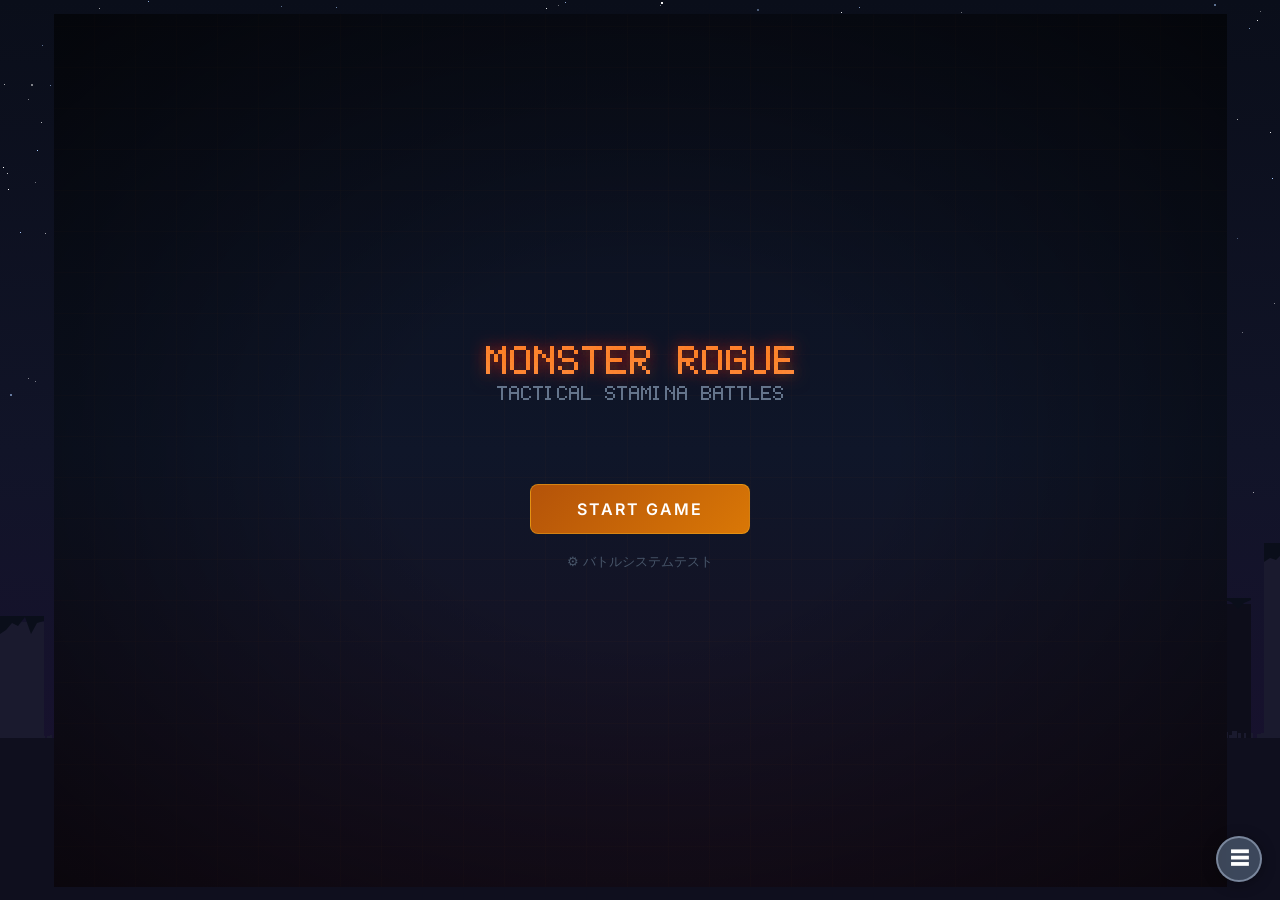
==== commit 598c7d7a: "スマホUI最適化・バトルフリーズ修正・UX改善 - スマホ縦持ち全画面のレイアウト崩れを修正（バトル・ハブ・パーティ・図鑑）   - 属性バッジを縦積みレイアウトに変更し canvas の displ" ====
--- a/monster_roguelike_web/index.html
+++ b/monster_roguelike_web/index.html
@@ -134,13 +134,6 @@
       <h2>ギルド拠点</h2>
       <p style="color: #94a3b8; margin-bottom: 20px;">コルク：「準備ができたら出発しろ。準備ができてなくても行け。どうせ慣れる。」</p>
       
-      <div style="display:flex; justify-content:center; gap:20px; margin-bottom:30px;">
-        <button id="btn-hub-party" class="btn skill-btn active-tab" style="font-size:1.1rem; padding:10px 20px;">PARTY</button>
-        <button id="btn-hub-inventory" class="btn skill-btn" style="font-size:1.1rem; padding:10px 20px;">INVENTORY</button>
-        <button id="save-btn" class="btn skill-btn" style="font-size:1.1rem; padding:10px 20px;">SAVE</button>
-        <button id="delete-save-btn" class="btn skill-btn" style="font-size:1.1rem; padding:10px 20px; color:#ef4444;">DELETE SAVE</button>
-      </div>
-      
       <div class="stage-container">
         <div id="btn-stage-1" class="stage-card">
            <h3 style="color:#fbbf24; margin-bottom:10px;">Stage 1</h3>
@@ -159,6 +152,12 @@
            <p style="font-size:0.8rem; color:#64748b; margin-top:5px;">階層: 7F</p>
            <div class="lock-icon">🔒</div>
         </div>
+      </div>
+
+      <div id="hub-nav-btns">
+        <button id="btn-hub-party" class="btn hub-nav-btn active-tab">PARTY</button>
+        <button id="btn-hub-inventory" class="btn hub-nav-btn">INVENTORY</button>
+        <button id="save-btn" class="btn hub-nav-btn">SAVE</button>
       </div>
     </section>
 
@@ -369,12 +368,34 @@
     </section>
   </main>
 
-  <button id="btn-monsters-global" class="help-float-btn monsters-float-btn" title="ジュウマ図鑑">図鑑</button>
-  <button id="btn-affinity-global" class="help-float-btn affinity-float-btn" title="属性相性早見表">属性</button>
-  <button id="btn-help-global" class="help-float-btn" title="ゲームシステムを確認">?</button>
-
-  <!-- アンケートリンク -->
-  <a id="btn-survey-global" href="https://forms.gle/xGsnjxmc4BKs657p8" target="_blank" rel="noopener" class="survey-global-link">📝 プレイの感想を教えてください！</a>
+  <!-- 戦利品ツールチップ -->
+  <div id="reward-tooltip" class="reward-tooltip hide"></div>
+
+  <!-- セーブモーダル -->
+  <div id="save-modal" class="save-modal-overlay hide">
+    <div class="save-modal-panel glass-panel">
+      <h3>セーブ</h3>
+      <p class="save-modal-msg">コルク：「記録するか？　それとも消すか？　どちらでもいいが。」</p>
+      <div class="save-modal-btns">
+        <button id="save-modal-do" class="btn hub-nav-btn">💾 セーブする</button>
+        <button id="delete-save-btn" class="btn hub-nav-btn hub-nav-btn--danger">🗑 セーブを削除</button>
+        <button id="save-modal-close" class="btn hub-nav-btn hub-nav-btn--muted">閉じる</button>
+      </div>
+    </div>
+  </div>
+
+  <!-- フロートメニュー -->
+  <div id="float-btns">
+    <div id="float-menu-panel" class="float-menu-panel hide">
+      <button id="btn-help-global" class="float-menu-item help-item" title="ゲームシステムを確認">❓ ヘルプ</button>
+      <button id="btn-monsters-global" class="float-menu-item monsters-item" title="ジュウマ図鑑">📖 図鑑</button>
+      <button id="btn-affinity-global" class="float-menu-item affinity-item" title="属性相性早見表">⚡ 属性</button>
+      <a id="btn-survey-global" href="https://forms.gle/xGsnjxmc4BKs657p8" target="_blank" rel="noopener" class="float-menu-item survey-item">📝 感想</a>
+    </div>
+    <div id="float-btns-row">
+      <button id="btn-float-menu-toggle" class="float-circle-btn menu-toggle-btn" title="メニュー">☰</button>
+    </div>
+  </div>
 
   <!-- チュートリアルスポットライト（4枚の暗転ピース＋ラベル） -->
   <div id="tutorial-spotlight-top"    class="tutorial-spotlight-piece hide"></div>
--- a/monster_roguelike_web/styles.css
+++ b/monster_roguelike_web/styles.css
@@ -1009,6 +1009,41 @@
 .reward-box-selectable.selected { border-color: #10b981; box-shadow: 0 0 20px rgba(16,185,129,0.6); transform: translateY(-6px); }
 .reward-box-type { font-size: 0.68rem; color: #94a3b8; text-transform: uppercase; letter-spacing: 0.05em; margin-bottom: 4px; }
 
+/* ---- 戦利品ツールチップ ---- */
+.reward-tooltip {
+  position: fixed;
+  z-index: 9500;
+  background: rgba(15, 23, 42, 0.97);
+  border: 1px solid rgba(251, 191, 36, 0.45);
+  border-radius: 10px;
+  padding: 10px 14px;
+  max-width: 220px;
+  font-size: 0.82rem;
+  line-height: 1.6;
+  color: #f8fafc;
+  box-shadow: 0 4px 20px rgba(0, 0, 0, 0.6);
+  pointer-events: none;
+  transform: translateX(-50%) translateY(calc(-100% - 10px));
+  backdrop-filter: blur(8px);
+  -webkit-backdrop-filter: blur(8px);
+  animation: tooltip-in 0.15s ease-out;
+}
+.reward-tooltip.hide { display: none; }
+.reward-tooltip strong { display: block; color: #fbbf24; margin-bottom: 5px; font-size: 0.88rem; }
+
+@keyframes tooltip-in {
+  from { opacity: 0; transform: translateX(-50%) translateY(calc(-100% - 4px)); }
+  to   { opacity: 1; transform: translateX(-50%) translateY(calc(-100% - 10px)); }
+}
+
+/* スマホ：ツールチップを画面上部に固定してはみ出しを防ぐ */
+@media (max-width: 767px) {
+  .reward-tooltip {
+    max-width: min(280px, 90vw);
+    font-size: 0.85rem;
+  }
+}
+
 @keyframes float {
   from { transform: translateY(0); }
   to { transform: translateY(-10px); }
@@ -1324,6 +1359,71 @@
 }
 .skill-known-row.dragging { opacity: 0.35; }
 
+/* ---- ハブ ナビボタン ---- */
+#hub-nav-btns {
+  display: flex;
+  justify-content: center;
+  gap: 12px;
+  margin-top: 28px;
+  width: 100%;
+}
+
+.hub-nav-btn {
+  font-size: 1rem;
+  padding: 10px 22px;
+  flex: 1;
+  max-width: 160px;
+  text-align: center;
+}
+
+.hub-nav-btn--danger { color: #ef4444; border-color: rgba(239, 68, 68, 0.4); }
+.hub-nav-btn--muted  { color: #94a3b8; border-color: rgba(148, 163, 184, 0.3); background: rgba(255,255,255,0.03); }
+
+/* ---- セーブモーダル ---- */
+.save-modal-overlay {
+  position: fixed;
+  inset: 0;
+  background: rgba(0, 0, 0, 0.7);
+  z-index: 9000;
+  display: flex;
+  align-items: center;
+  justify-content: center;
+  padding: 20px;
+}
+
+.save-modal-overlay.hide { display: none; }
+
+.save-modal-panel {
+  width: 100%;
+  max-width: 360px;
+  padding: 28px 24px;
+  text-align: center;
+}
+
+.save-modal-panel h3 {
+  font-size: 1.2rem;
+  margin-bottom: 12px;
+  color: #fbbf24;
+}
+
+.save-modal-msg {
+  font-size: 0.88rem;
+  color: #94a3b8;
+  margin-bottom: 24px;
+  line-height: 1.6;
+}
+
+.save-modal-btns {
+  display: flex;
+  flex-direction: column;
+  gap: 10px;
+}
+
+.save-modal-btns .hub-nav-btn {
+  max-width: none;
+  width: 100%;
+}
+
 .stage-container {
   display: flex;
   justify-content: center;
@@ -1661,23 +1761,35 @@
   .p1-side    { grid-column: 1; grid-row: 1; padding: 8px; gap: 4px; }
   .p2-side    { grid-column: 2; grid-row: 1; padding: 8px; gap: 4px; }
   .center-panel { grid-column: 1 / -1; grid-row: 2; order: 0; padding: 8px; gap: 6px; }
-  #action-menu  { grid-column: 1 / -1; grid-row: 3; }
+  #action-menu  { grid-column: 1 / -1; grid-row: 3; max-height: 38vh; overflow-y: auto; }
+  .swap-select-panel { max-height: 28vh; overflow-y: auto; }
 
   /* コンパクトなジュウマカード */
-  .active-monster-card { padding: 8px; }
-  .active-monster-card h4 { font-size: 0.85rem; }
-  .card-header { margin-bottom: 6px; padding-bottom: 6px; }
+  .active-monster-card { padding: 8px; overflow: hidden; }
+  .active-monster-card h4 { font-size: 0.85rem; max-width: 100%; overflow: hidden; text-overflow: ellipsis; white-space: nowrap; }
+
+  /* バッジ：名前の下に縦積み */
+  .card-header { margin-bottom: 6px; padding-bottom: 6px; flex-direction: column; align-items: flex-start; gap: 3px; }
+
+  /* 外側ラッパー span（#p1-elem / #p2-elem）を flex コンテナに */
+  #p1-elem, #p2-elem { display: inline-flex; align-items: center; }
+
+  /* 内側 .elem-badge のサイズ調整 */
+  .card-header .elem-badge { padding: 2px 5px; font-size: 0.6rem; display: inline-flex; align-items: center; gap: 3px; }
+
+  /* canvas の display:block（inline style）を上書き */
+  .card-header .elem-badge canvas { display: inline-block !important; vertical-align: middle; }
   .bars { gap: 3px; }
   .bars label { font-size: 0.62rem; }
   .bar-container { height: 8px; }
 
   /* 控えを横並びに */
-  .reserve-list { display: flex; flex-direction: row; gap: 4px; flex-wrap: wrap; }
+  .reserve-list { display: flex; flex-direction: row; gap: 4px; flex-wrap: wrap; overflow: hidden; max-width: 100%; }
 
   /* タイムラインをコンパクトに */
-  .timeline-queue { max-height: 60px; gap: 4px; }
-  .queue-item { padding: 4px 8px; font-size: 0.75rem; }
-  .toast-container { min-height: 50px; }
+  .timeline-queue { max-height: 72px; overflow-y: auto; gap: 3px; }
+  .queue-item { padding: 3px 6px; font-size: 0.7rem; }
+  .toast-container { min-height: 50px; max-height: 64px; overflow-y: hidden; }
   .toast { font-size: 0.78rem; padding: 4px 8px; }
 
   /* アクションメニューをコンパクトに */
@@ -1687,12 +1799,57 @@
   .btn { font-size: 0.8rem; padding: 7px 8px; }
 
   /* マップ */
-  .map-container { max-height: 55vh; }
+  .map-container { max-height: 68vh; }
+
+  /* ハブ画面 */
+  #screen-hub {
+    width: 100% !important;
+    max-width: 100% !important;
+    padding: 16px 12px !important;
+    justify-content: flex-start !important;
+    gap: 10px;
+  }
+
+  /* ステージカードを横長1行レイアウト */
+  .stage-container { flex-direction: column; gap: 8px; width: 100%; }
+  .stage-card {
+    width: 100% !important;
+    max-width: none !important;
+    padding: 12px 16px !important;
+    display: flex;
+    align-items: center;
+    gap: 12px;
+    text-align: left;
+  }
+  .stage-card h3 { margin: 0 !important; font-size: 0.85rem; min-width: 54px; flex-shrink: 0; }
+  .stage-card p  { margin: 0 !important; white-space: nowrap; }
+  .stage-card p:first-of-type  { flex: 1; font-size: 0.95rem !important; overflow: hidden; text-overflow: ellipsis; }
+  .stage-card p:last-of-type   { font-size: 0.75rem !important; flex-shrink: 0; }
+  .stage-card .lock-icon       { margin-left: auto; flex-shrink: 0; }
+
+  /* ハブ下部ナビボタン */
+  #hub-nav-btns {
+    gap: 8px !important;
+    margin-top: auto !important;
+  }
+  .hub-nav-btn {
+    font-size: 0.85rem !important;
+    padding: 10px 8px !important;
+    max-width: none;
+  }
 
   /* ハブ・選抜画面 */
-  .monster-grid { grid-template-columns: repeat(auto-fit, minmax(160px, 1fr)); }
+  .monster-grid { grid-template-columns: repeat(auto-fit, minmax(140px, 1fr)); }
   .stage-container { flex-direction: column; align-items: center; }
   .stage-card { width: 100%; max-width: 300px; }
+
+  /* パーティ・インベントリ画面 */
+  #screen-party { padding: 12px; }
+  #screen-inventory { padding: 12px; }
+  .inv-container { flex-direction: column !important; gap: 15px; }
+
+  /* 図鑑モーダル */
+  .enc-panel { padding: 12px; max-height: 92dvh; }
 }
 
 /* ランドスケープ スマホ（横向き） */
@@ -1884,23 +2041,36 @@
   50%       { transform: translateX(-50%) translateY(-6px); }
 }
 
-/* ---- HELP System ---- */
-
-.help-float-btn {
+/* ---- フロートメニュー（ハンバーガー） ---- */
+
+#float-btns {
   position: fixed;
   bottom: 18px;
   right: 18px;
   z-index: 8001;
+  display: flex;
+  flex-direction: column;
+  align-items: flex-end;
+  gap: 8px;
+}
+
+#float-btns-row {
+  display: flex;
+  gap: 8px;
+}
+
+.float-circle-btn {
   width: 46px;
   height: 46px;
   border-radius: 50%;
+  border: 2px solid rgba(96, 165, 250, 0.9);
   background: rgba(59, 130, 246, 0.75);
-  border: 2px solid rgba(96, 165, 250, 0.9);
   color: #fff;
   font-size: 1.2rem;
   font-weight: bold;
   cursor: pointer;
   backdrop-filter: blur(6px);
+  -webkit-backdrop-filter: blur(6px);
   transition: transform 0.18s, background 0.18s;
   box-shadow: 0 2px 14px rgba(59, 130, 246, 0.45);
   display: flex;
@@ -1908,73 +2078,89 @@
   justify-content: center;
   font-family: inherit;
 }
-.help-float-btn:hover {
+
+.float-circle-btn:hover {
   background: rgba(96, 165, 250, 0.92);
   transform: scale(1.12);
 }
-.affinity-float-btn {
-  right: 72px;
-  font-size: 0.7rem;
-  background: rgba(16, 185, 129, 0.75);
-  border-color: rgba(52, 211, 153, 0.9);
-  box-shadow: 0 2px 14px rgba(16, 185, 129, 0.45);
-}
-.affinity-float-btn:hover {
-  background: rgba(52, 211, 153, 0.92);
-}
-.monsters-float-btn {
-  right: 126px;
-  font-size: 0.7rem;
-  background: rgba(168, 85, 247, 0.75);
-  border-color: rgba(192, 132, 252, 0.9);
-  box-shadow: 0 2px 14px rgba(168, 85, 247, 0.45);
-}
-.monsters-float-btn:hover {
-  background: rgba(192, 132, 252, 0.92);
-}
-
-/* ---- アンケートリンク ---- */
-.survey-global-link {
-  position: fixed;
-  bottom: 18px;
-  left: 50%;
-  transform: translateX(-50%);
-  z-index: 8001;
-  background: rgba(30, 41, 59, 0.85);
-  border: 1px solid rgba(148, 163, 184, 0.5);
+
+.menu-toggle-btn {
+  background: rgba(71, 85, 105, 0.82);
+  border-color: rgba(148, 163, 184, 0.7);
+  box-shadow: 0 2px 14px rgba(0, 0, 0, 0.35);
+}
+
+.menu-toggle-btn:hover {
+  background: rgba(100, 116, 139, 0.95);
+}
+
+/* メニューパネル（ポップアップ） */
+.float-menu-panel {
+  position: absolute;
+  bottom: calc(100% + 8px);
+  right: 0;
+  display: flex;
+  flex-direction: column;
+  align-items: stretch;
+  gap: 6px;
+  background: rgba(15, 23, 42, 0.95);
+  border: 1px solid rgba(255, 255, 255, 0.15);
+  border-radius: 12px;
+  padding: 10px;
+  backdrop-filter: blur(10px);
+  -webkit-backdrop-filter: blur(10px);
+  box-shadow: 0 4px 24px rgba(0, 0, 0, 0.6);
+  min-width: 130px;
+  transform-origin: bottom right;
+  animation: float-menu-in 0.18s ease-out;
+}
+
+.float-menu-panel.hide { display: none; }
+
+@keyframes float-menu-in {
+  from { opacity: 0; transform: scale(0.88) translateY(6px); }
+  to   { opacity: 1; transform: scale(1)    translateY(0);   }
+}
+
+.float-menu-item {
+  display: flex;
+  align-items: center;
+  gap: 8px;
+  padding: 9px 12px;
+  border-radius: 8px;
+  border: 1px solid rgba(255, 255, 255, 0.1);
+  background: rgba(255, 255, 255, 0.05);
   color: #f8fafc;
-  padding: 8px 16px;
-  border-radius: 20px;
-  font-size: 0.85rem;
+  font-size: 0.88rem;
   font-weight: 600;
+  cursor: pointer;
   text-decoration: none;
-  backdrop-filter: blur(4px);
-  transition: all 0.2s ease;
-  box-shadow: 0 4px 12px rgba(0, 0, 0, 0.5);
-  display: flex;
-  align-items: center;
-  gap: 6px;
-}
-.survey-global-link:hover {
-  background: rgba(51, 65, 85, 0.95);
-  border-color: rgba(203, 213, 225, 0.8);
-  transform: translateX(-50%) scale(1.05);
-}
+  transition: background 0.15s;
+  font-family: inherit;
+  white-space: nowrap;
+  width: 100%;
+  box-sizing: border-box;
+}
+
+.float-menu-item:hover { background: rgba(255, 255, 255, 0.13); }
+
+.help-item      { border-color: rgba(96, 165, 250, 0.5); }
+.monsters-item  { border-color: rgba(168, 85, 247, 0.5); }
+.affinity-item  { border-color: rgba(16, 185, 129, 0.5); }
+.survey-item    { border-color: rgba(148, 163, 184, 0.4); }
+
 @media (max-width: 767px) {
-  .survey-global-link {
-    bottom: auto;
-    top: 6px;
-    left: 8px;
-    transform: none;
-    font-size: 0.75rem;
-    padding: 6px 10px;
+  #float-btns {
+    bottom: calc(12px + env(safe-area-inset-bottom, 0px));
+    right: 12px;
   }
+  .float-circle-btn { width: 40px; height: 40px; font-size: 1rem; }
 }
 
 /* ---- ジュウマ図鑑 ---- */
 .monster-dex-grid {
   display: grid;
-  grid-template-columns: repeat(auto-fill, minmax(260px, 1fr));
+  grid-template-columns: repeat(auto-fill, minmax(240px, 1fr));
   gap: 10px;
 }
 .monster-dex-card {
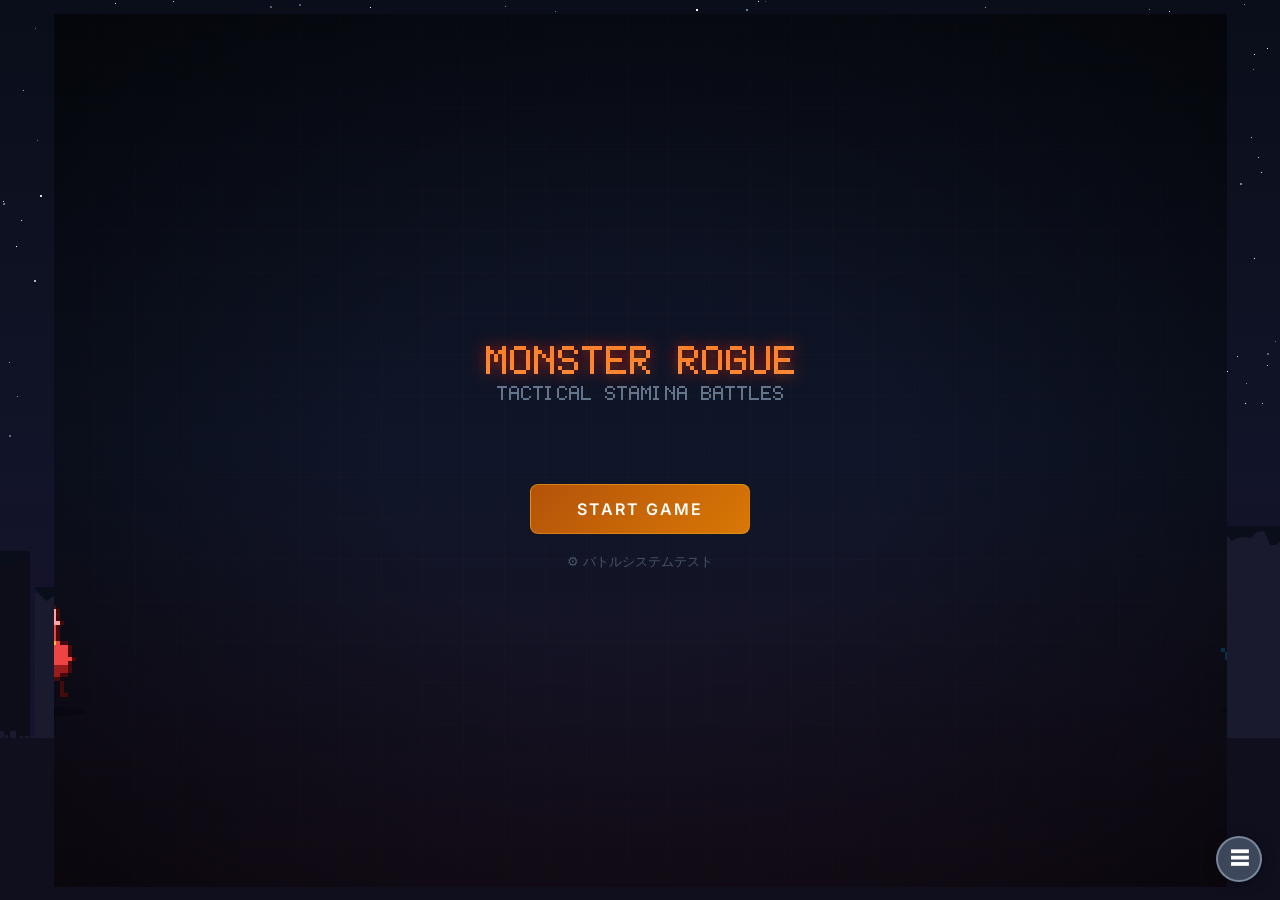
==== commit 39d4d325: "マップ/ハブUI改善・卵システム刷新・リファクタリング   - screen-map の PARTY/INVENTORY ボタンを右上から画面下部に移動   - マップ画面・ハブ画面のボタンにプロシー" ====
--- a/monster_roguelike_web/index.html
+++ b/monster_roguelike_web/index.html
@@ -120,11 +120,7 @@
       <h2>卵を選べ</h2>
       <p style="color: #94a3b8; margin-bottom: 30px;">コルク：「3つある。好きなのを選べ。どれが光るかは俺にもわからん。なんかそういうもんらしい。」</p>
       
-      <div id="egg-container" class="egg-container">
-        <div class="egg egg-red" data-type="red"><div class="egg-spot"></div></div>
-        <div class="egg egg-blue" data-type="blue"><div class="egg-spot"></div></div>
-        <div class="egg egg-green" data-type="green"><div class="egg-spot"></div></div>
-      </div>
+      <div id="egg-container" class="egg-container"></div>
       <p id="egg-hatch-text" class="hide" style="margin-top:20px; font-weight:bold; color:#f8fafc;"></p>
       <button id="btn-egg-proceed" class="btn primary-btn hide mt-2">マップへ進む</button>
     </section>
@@ -155,9 +151,18 @@
       </div>
 
       <div id="hub-nav-btns">
-        <button id="btn-hub-party" class="btn hub-nav-btn active-tab">PARTY</button>
-        <button id="btn-hub-inventory" class="btn hub-nav-btn">INVENTORY</button>
-        <button id="save-btn" class="btn hub-nav-btn">SAVE</button>
+        <button id="btn-hub-party" class="btn hub-nav-btn active-tab">
+          <canvas id="icon-hub-party" class="map-btn-icon"></canvas>
+          <span>PARTY</span>
+        </button>
+        <button id="btn-hub-inventory" class="btn hub-nav-btn">
+          <canvas id="icon-hub-inventory" class="map-btn-icon"></canvas>
+          <span>INVENTORY</span>
+        </button>
+        <button id="save-btn" class="btn hub-nav-btn">
+          <canvas id="icon-hub-save" class="map-btn-icon"></canvas>
+          <span>SAVE</span>
+        </button>
       </div>
     </section>
 
@@ -171,13 +176,19 @@
         <span>👑 ボス</span>
         <span>⛺ 休憩</span>
       </div>
-      <div style="position:absolute; top:20px; right:20px; display:flex; gap:10px;">
-        <button id="btn-map-party" class="btn skill-btn active-tab" style="font-size:0.9rem; padding:6px 12px;">PARTY</button>
-        <button id="btn-map-inventory" class="btn skill-btn" style="font-size:0.9rem; padding:6px 12px;">INVENTORY</button>
-      </div>
       <div id="map-container" class="map-container">
         <svg id="map-lines" class="map-lines"></svg>
         <div id="map-nodes" class="map-nodes"></div>
+      </div>
+      <div class="map-bottom-btns">
+        <button id="btn-map-party" class="btn skill-btn map-action-btn active-tab">
+          <canvas id="icon-map-party" class="map-btn-icon"></canvas>
+          <span>PARTY</span>
+        </button>
+        <button id="btn-map-inventory" class="btn skill-btn map-action-btn">
+          <canvas id="icon-map-inventory" class="map-btn-icon"></canvas>
+          <span>INVENTORY</span>
+        </button>
       </div>
     </section>
 
--- a/monster_roguelike_web/styles.css
+++ b/monster_roguelike_web/styles.css
@@ -855,24 +855,30 @@
   margin-bottom: 20px;
 }
 
-.egg {
-  width: 100px;
-  height: 140px;
-  border-radius: 50% 50% 50% 50% / 60% 60% 40% 40%;
-  position: relative;
+.egg-card {
+  display: flex;
+  flex-direction: column;
+  align-items: center;
+  gap: 10px;
   cursor: pointer;
-  transition: all 0.3s ease;
-  box-shadow: 0 10px 25px rgba(0,0,0,0.45), inset -6px -12px 18px rgba(0,0,0,0.12);
-  overflow: hidden;
-}
-
-.egg:hover {
-  transform: scale(1.05) translateY(-10px);
-}
-
-.egg.hatching {
+  transition: transform 0.3s ease;
+}
+.egg-card:hover { transform: scale(1.08) translateY(-8px); }
+.egg-card.hatching {
   animation: eggShake 0.5s ease;
   pointer-events: none;
+}
+.egg-canvas {
+  display: block;
+  width: 96px;
+  height: 96px;
+  image-rendering: pixelated;
+}
+.egg-label {
+  font-size: 0.9rem;
+  color: #f8fafc;
+  font-weight: 600;
+  letter-spacing: 0.03em;
 }
 
 @keyframes eggShake {
@@ -883,41 +889,6 @@
   100% { transform: rotate(0deg); opacity: 0.5; filter: grayscale(1); }
 }
 
-/* 水玉 (赤) */
-.egg-red {
-  background-color: #f7f0ed;
-  background-image: radial-gradient(circle, #dc2626 4.5px, transparent 4.5px);
-  background-size: 22px 22px;
-}
-
-/* 星 (青) */
-.egg-blue {
-  background-color: #eef2f8;
-  background-image: url("data:image/svg+xml,%3Csvg xmlns='http://www.w3.org/2000/svg' width='22' height='22'%3E%3Ctext x='3' y='16' font-size='13' fill='%232563eb'%3E%E2%98%85%3C/text%3E%3C/svg%3E");
-  background-size: 22px 22px;
-}
-
-/* ひし形格子 (緑) */
-.egg-green {
-  background-color: #edf5ef;
-  background-image:
-    repeating-linear-gradient(45deg,  transparent, transparent 7px, #16a34a 7px, #16a34a 9px),
-    repeating-linear-gradient(-45deg, transparent, transparent 7px, #16a34a 7px, #16a34a 9px);
-}
-
-/* 卵の光沢ハイライト */
-.egg-spot {
-  position: absolute;
-  width: 38px;
-  height: 22px;
-  border-radius: 50%;
-  background: rgba(255,255,255,0.65);
-  top: 20px;
-  left: 14px;
-  transform: rotate(-30deg);
-  filter: blur(5px);
-  pointer-events: none;
-}
 
 .mt-2 { margin-top: 20px; }
 
@@ -1369,12 +1340,20 @@
 }
 
 .hub-nav-btn {
-  font-size: 1rem;
-  padding: 10px 22px;
+  display: flex;
+  flex-direction: column;
+  align-items: center;
+  gap: 4px;
+  font-size: 0.8rem;
+  padding: 10px 0;
   flex: 1;
   max-width: 160px;
   text-align: center;
-}
+  background: rgba(255,255,255,0.1);
+  color: var(--text-main);
+  border: 1px solid var(--panel-border);
+}
+.hub-nav-btn:hover { background: rgba(59, 130, 246, 0.4); border-color: var(--accent); }
 
 .hub-nav-btn--danger { color: #ef4444; border-color: rgba(239, 68, 68, 0.4); }
 .hub-nav-btn--muted  { color: #94a3b8; border-color: rgba(148, 163, 184, 0.3); background: rgba(255,255,255,0.03); }
@@ -1484,6 +1463,23 @@
 }
 
 .map-screen { padding: 30px; display: flex; flex-direction: column; align-items: center; overflow: hidden; }
+.map-bottom-btns { display: flex; gap: 12px; margin-top: 12px; }
+.map-action-btn {
+  display: flex;
+  flex-direction: column;
+  align-items: center;
+  gap: 4px;
+  width: 100px;
+  padding: 8px 0;
+  font-size: 0.75rem;
+  letter-spacing: 0.05em;
+}
+.map-btn-icon {
+  display: block;
+  width: 48px;
+  height: 48px;
+  image-rendering: pixelated;
+}
 .map-desc { color: var(--text-muted); margin-bottom: 6px; }
 .map-legend {
   display: flex;
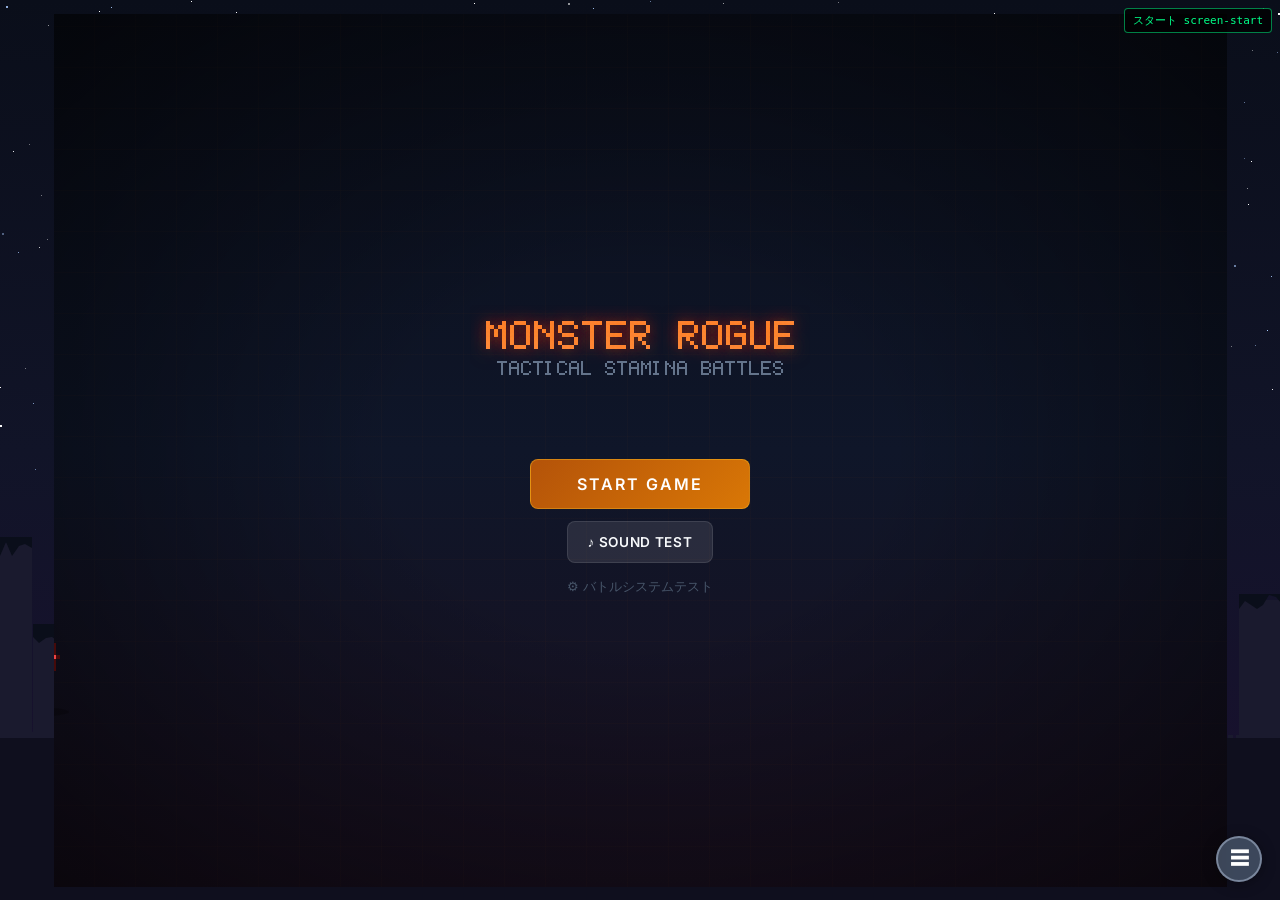
==== commit 6de60b56: "BGM・バトル演出実装：8bit BGM全画面対応・サウンドテスト・開始/終了アニメーション - ui/bgm.js 新規作成：Web Audio API による Talking Heads / Po" ====
--- a/monster_roguelike_web/index.html
+++ b/monster_roguelike_web/index.html
@@ -27,8 +27,23 @@
       </div>
       <div style="display:flex; flex-direction:column; align-items:center; gap:12px; margin-top:8px;">
         <button id="btn-begin" class="btn primary-btn pulse-glow start-btn">START GAME</button>
-        <a href="test-battle.html" style="font-size:0.8rem; color:#475569; margin-top:8px; text-decoration:none;">⚙ バトルシステムテスト</a>
-      </div>
+        <button id="btn-sound-test" class="btn skill-btn" style="font-size:0.85rem; letter-spacing:0.05em;">♪ SOUND TEST</button>
+        <a href="test-battle.html" style="font-size:0.8rem; color:#475569; margin-top:4px; text-decoration:none;">⚙ バトルシステムテスト</a>
+      </div>
+    </section>
+
+    <!-- サウンドテスト画面 -->
+    <section id="screen-sound-test" class="screen full-center hide glass-panel">
+      <h2 style="letter-spacing:0.1em;">♪ SOUND TEST</h2>
+      <p style="color:#94a3b8; margin-bottom:8px; font-size:0.85rem;">ゲーム内BGMを試聴できます</p>
+      <div style="display:flex; align-items:center; gap:10px; margin-bottom:20px;">
+        <span style="color:#64748b; font-size:0.8rem; white-space:nowrap;">VOL</span>
+        <input type="range" id="bgm-volume-slider" min="0" max="100" value="40"
+          style="width:140px; accent-color:#00ff88;">
+        <span id="bgm-volume-label" style="color:#94a3b8; font-size:0.8rem; width:3em; text-align:right;">40%</span>
+      </div>
+      <div id="sound-test-list" style="display:flex; flex-direction:column; gap:8px; width:100%; max-width:420px;"></div>
+      <button id="btn-sound-test-back" class="btn skill-btn" style="margin-top:28px;">← タイトルへ戻る</button>
     </section>
 
     <!-- 図鑑モーダル -->
@@ -379,6 +394,22 @@
     </section>
   </main>
 
+  <!-- バトル終了演出オーバーレイ -->
+  <div id="battle-end-overlay">
+    <div id="beo-flash"></div>
+    <div id="beo-main">VICTORY!</div>
+    <div id="beo-line"></div>
+    <div id="beo-sub">— BATTLE OVER —</div>
+  </div>
+
+  <!-- バトル開始演出オーバーレイ -->
+  <div id="battle-start-overlay">
+    <div id="bso-battle">BATTLE</div>
+    <div id="bso-line"></div>
+    <div id="bso-start">START</div>
+    <div id="bso-flash"></div>
+  </div>
+
   <!-- 戦利品ツールチップ -->
   <div id="reward-tooltip" class="reward-tooltip hide"></div>
 
--- a/monster_roguelike_web/styles.css
+++ b/monster_roguelike_web/styles.css
@@ -2468,3 +2468,192 @@
   font-weight: bold;
   letter-spacing: 1px;
 }
+
+/* ---- Battle Start Overlay ---- */
+#battle-start-overlay {
+  position: fixed;
+  inset: 0;
+  z-index: 9000;
+  display: flex;
+  flex-direction: column;
+  align-items: center;
+  justify-content: center;
+  gap: 12px;
+  background: rgba(0, 0, 0, 0.88);
+  pointer-events: none;
+  opacity: 0;
+}
+#battle-start-overlay.bso-active {
+  animation: bso-bg 1.65s ease forwards;
+}
+@keyframes bso-bg {
+  0%   { opacity: 0; }
+  12%  { opacity: 1; }
+  72%  { opacity: 1; }
+  100% { opacity: 0; }
+}
+
+#bso-battle {
+  font-size: clamp(3.2rem, 11vw, 6.5rem);
+  font-weight: 800;
+  letter-spacing: 0.18em;
+  color: #f8fafc;
+  text-shadow:
+    0 0 24px rgba(251,191,36,0.9),
+    0 0 60px rgba(251,191,36,0.4),
+    4px 4px 0 rgba(0,0,0,0.6);
+  opacity: 0;
+  transform: translateX(-130%);
+  will-change: transform, opacity;
+}
+#battle-start-overlay.bso-active #bso-battle {
+  animation: bso-slide 0.38s cubic-bezier(0.15, 0, 0.1, 1) 0.18s forwards;
+}
+@keyframes bso-slide {
+  to { transform: translateX(0); opacity: 1; }
+}
+
+#bso-start {
+  font-size: clamp(2rem, 7.5vw, 4.2rem);
+  font-weight: 800;
+  letter-spacing: 0.35em;
+  color: #fbbf24;
+  text-shadow:
+    0 0 16px rgba(251,191,36,1),
+    0 0 40px rgba(251,191,36,0.6),
+    3px 3px 0 rgba(0,0,0,0.5);
+  opacity: 0;
+  transform: scale(2.8);
+  will-change: transform, opacity;
+}
+#battle-start-overlay.bso-active #bso-start {
+  animation: bso-zoom 0.32s cubic-bezier(0.15, 0, 0.1, 1) 0.48s forwards;
+}
+@keyframes bso-zoom {
+  to { transform: scale(1); opacity: 1; }
+}
+
+#bso-line {
+  width: 0;
+  height: 2px;
+  background: linear-gradient(90deg, transparent, #fbbf24, transparent);
+  opacity: 0;
+}
+#battle-start-overlay.bso-active #bso-line {
+  animation: bso-line 0.3s ease 0.72s forwards;
+}
+@keyframes bso-line {
+  to { width: min(60vw, 420px); opacity: 0.7; }
+}
+
+#bso-flash {
+  position: absolute;
+  inset: 0;
+  background: #fff;
+  opacity: 0;
+  pointer-events: none;
+}
+#battle-start-overlay.bso-active #bso-flash {
+  animation: bso-flash 0.28s ease-in-out 1.1s forwards;
+}
+@keyframes bso-flash {
+  0%   { opacity: 0; }
+  45%  { opacity: 0.55; }
+  100% { opacity: 0; }
+}
+
+/* ---- Battle End Overlay ---- */
+#battle-end-overlay {
+  position: fixed;
+  inset: 0;
+  z-index: 9000;
+  display: flex;
+  flex-direction: column;
+  align-items: center;
+  justify-content: center;
+  gap: 10px;
+  pointer-events: none;
+  opacity: 0;
+  background: rgba(0, 0, 0, 0.82);
+}
+#battle-end-overlay.beo-active {
+  animation: beo-bg 1.8s ease forwards;
+}
+@keyframes beo-bg {
+  0%   { opacity: 0; }
+  10%  { opacity: 1; }
+  75%  { opacity: 1; }
+  100% { opacity: 0; }
+}
+
+/* VICTORY */
+#battle-end-overlay.beo-win  { background: radial-gradient(ellipse at center, rgba(16,185,129,0.25) 0%, rgba(0,0,0,0.88) 70%); }
+/* DEFEAT */
+#battle-end-overlay.beo-lose { background: radial-gradient(ellipse at center, rgba(239,68,68,0.2) 0%, rgba(0,0,0,0.92) 70%); }
+
+#beo-main {
+  font-size: clamp(3.2rem, 12vw, 7rem);
+  font-weight: 800;
+  letter-spacing: 0.14em;
+  opacity: 0;
+  transform: scale(0.4);
+  will-change: transform, opacity;
+}
+#battle-end-overlay.beo-win  #beo-main { color: #10b981; text-shadow: 0 0 30px rgba(16,185,129,0.9), 0 0 70px rgba(16,185,129,0.4), 3px 3px 0 rgba(0,0,0,0.5); }
+#battle-end-overlay.beo-lose #beo-main { color: #ef4444; text-shadow: 0 0 30px rgba(239,68,68,0.9), 0 0 70px rgba(239,68,68,0.4), 3px 3px 0 rgba(0,0,0,0.5); }
+
+#battle-end-overlay.beo-active #beo-main {
+  animation: beo-pop 0.4s cubic-bezier(0.15, 0, 0.1, 1.3) 0.2s forwards;
+}
+@keyframes beo-pop {
+  to { transform: scale(1); opacity: 1; }
+}
+
+#beo-sub {
+  font-size: clamp(0.95rem, 3vw, 1.4rem);
+  font-weight: 600;
+  letter-spacing: 0.25em;
+  color: #94a3b8;
+  opacity: 0;
+  transform: translateY(12px);
+  will-change: transform, opacity;
+}
+#battle-end-overlay.beo-active #beo-sub {
+  animation: beo-sub-in 0.3s ease 0.55s forwards;
+}
+@keyframes beo-sub-in {
+  to { transform: translateY(0); opacity: 1; }
+}
+
+#beo-line {
+  width: 0;
+  height: 2px;
+  opacity: 0;
+}
+#battle-end-overlay.beo-win  #beo-line { background: linear-gradient(90deg, transparent, #10b981, transparent); }
+#battle-end-overlay.beo-lose #beo-line { background: linear-gradient(90deg, transparent, #ef4444, transparent); }
+
+#battle-end-overlay.beo-active #beo-line {
+  animation: beo-line 0.35s ease 0.5s forwards;
+}
+@keyframes beo-line {
+  to { width: min(55vw, 380px); opacity: 0.6; }
+}
+
+#beo-flash {
+  position: absolute;
+  inset: 0;
+  opacity: 0;
+  pointer-events: none;
+}
+#battle-end-overlay.beo-win  #beo-flash { background: #10b981; }
+#battle-end-overlay.beo-lose #beo-flash { background: #ef4444; }
+
+#battle-end-overlay.beo-active #beo-flash {
+  animation: beo-flash 0.25s ease-in-out 0.12s forwards;
+}
+@keyframes beo-flash {
+  0%   { opacity: 0; }
+  40%  { opacity: 0.35; }
+  100% { opacity: 0; }
+}
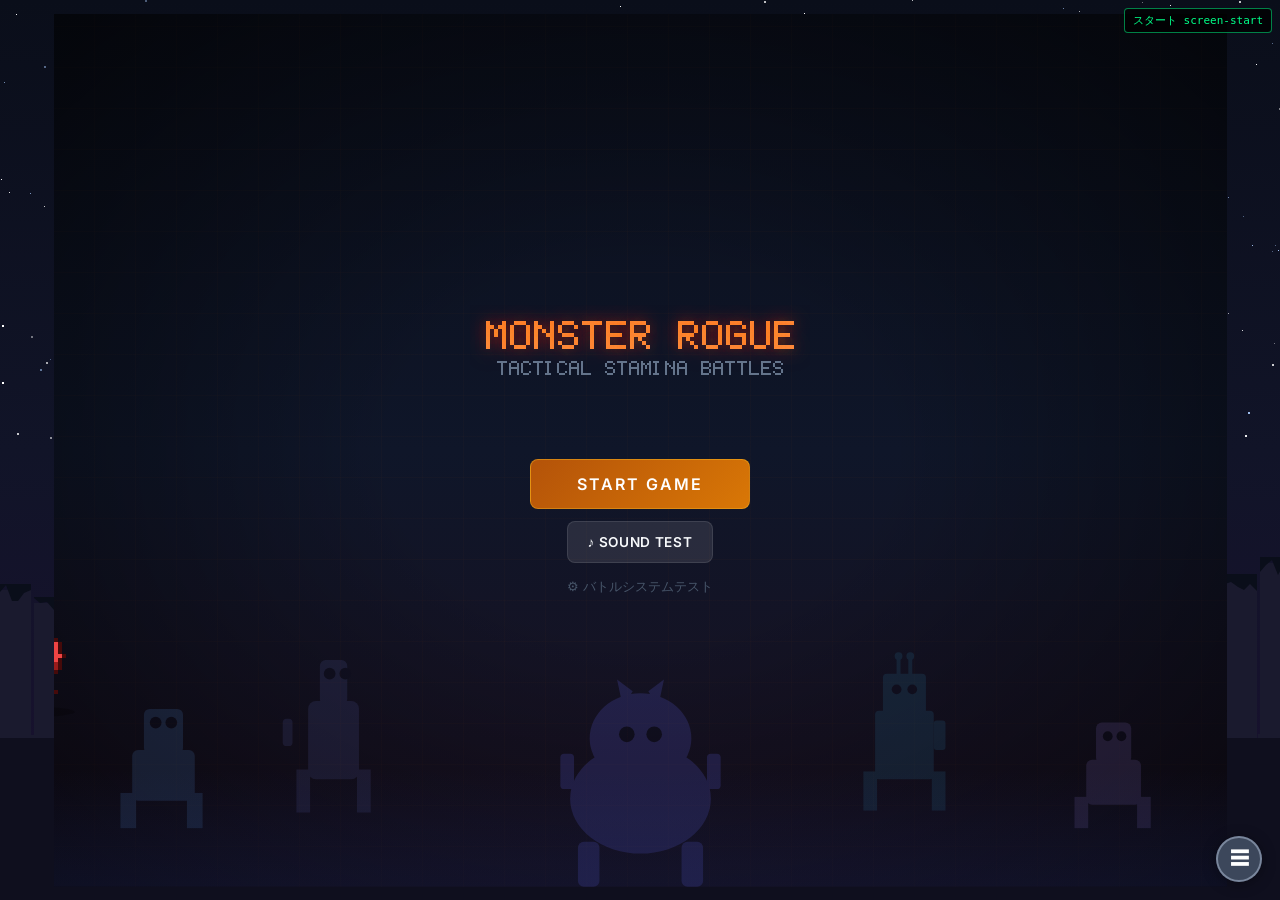
==== commit 1f641a5a: "スタート画面：モンスターシルエット5体追加・background修正  - #screen-start に position: relative; overflow: hidden を追加（パレードc" ====
--- a/monster_roguelike_web/index.html
+++ b/monster_roguelike_web/index.html
@@ -20,6 +20,74 @@
 
     <!-- 画面0: スタート画面 -->
     <section id="screen-start" class="screen full-center active">
+      <!-- モンスターシルエット背景 -->
+      <svg class="start-silhouette" viewBox="0 0 1200 480" preserveAspectRatio="xMidYMax meet" xmlns="http://www.w3.org/2000/svg">
+        <defs>
+          <linearGradient id="sil-fade" x1="0" y1="0" x2="0" y2="1">
+            <stop offset="0%" stop-color="#1e3a8a" stop-opacity="0"/>
+            <stop offset="50%" stop-color="#1e3a8a" stop-opacity="0.1"/>
+            <stop offset="100%" stop-color="#1e3a8a" stop-opacity="0.18"/>
+          </linearGradient>
+        </defs>
+        <!-- 左端：小さいモンスター -->
+        <g opacity="0.13" fill="#60a5fa">
+          <rect x="80" y="340" width="64" height="52" rx="6"/>
+          <rect x="92" y="298" width="40" height="46" rx="6"/>
+          <rect x="68"  y="384" width="16" height="36"/>
+          <rect x="136" y="384" width="16" height="36"/>
+          <circle cx="104" cy="312" r="6" fill="#020617"/>
+          <circle cx="120" cy="312" r="6" fill="#020617"/>
+        </g>
+        <!-- 左寄り：縦長モンスター -->
+        <g opacity="0.10" fill="#818cf8">
+          <rect x="260" y="290" width="52" height="80" rx="8"/>
+          <rect x="272" y="248" width="28" height="46" rx="6"/>
+          <rect x="248" y="360" width="14" height="44"/>
+          <rect x="310" y="360" width="14" height="44"/>
+          <rect x="234" y="308" width="10" height="28" rx="4"/>
+          <circle cx="282" cy="262" r="6" fill="#020617"/>
+          <circle cx="298" cy="262" r="6" fill="#020617"/>
+        </g>
+        <!-- 中央：最大・どっしり -->
+        <g opacity="0.18" fill="#6366f1">
+          <ellipse cx="600" cy="390" rx="72" ry="56"/>
+          <ellipse cx="600" cy="328" rx="52" ry="46"/>
+          <rect x="536" y="434" width="22" height="46" rx="6"/>
+          <rect x="642" y="434" width="22" height="46" rx="6"/>
+          <rect x="518" y="344" width="14" height="36" rx="4"/>
+          <rect x="668" y="344" width="14" height="36" rx="4"/>
+          <circle cx="586" cy="324" r="8" fill="#020617"/>
+          <circle cx="614" cy="324" r="8" fill="#020617"/>
+          <polygon points="582,296 576,268 592,280"/>
+          <polygon points="618,296 624,268 608,280"/>
+        </g>
+        <!-- 右寄り：カラクリ風（四角・アンテナ） -->
+        <g opacity="0.10" fill="#38bdf8">
+          <rect x="840" y="300" width="60" height="70" rx="4"/>
+          <rect x="848" y="262" width="44" height="42" rx="4"/>
+          <rect x="828" y="362" width="14" height="40"/>
+          <rect x="898" y="362" width="14" height="40"/>
+          <rect x="900" y="310" width="12" height="30" rx="3"/>
+          <rect x="862" y="244" width="4" height="20"/>
+          <rect x="874" y="244" width="4" height="20"/>
+          <circle cx="864" cy="244" r="4"/>
+          <circle cx="876" cy="244" r="4"/>
+          <circle cx="862" cy="278" r="5" fill="#020617"/>
+          <circle cx="878" cy="278" r="5" fill="#020617"/>
+        </g>
+        <!-- 右端：小さいモンスター -->
+        <g opacity="0.12" fill="#a78bfa">
+          <rect x="1056" y="350" width="56" height="46" rx="6"/>
+          <rect x="1066" y="312" width="36" height="42" rx="6"/>
+          <rect x="1044" y="388" width="14" height="32"/>
+          <rect x="1108" y="388" width="14" height="32"/>
+          <circle cx="1078" cy="326" r="5" fill="#020617"/>
+          <circle cx="1092" cy="326" r="5" fill="#020617"/>
+        </g>
+        <!-- 地面フェード -->
+        <rect x="0" y="360" width="1200" height="120" fill="url(#sil-fade)"/>
+      </svg>
+
       <div class="title-container">
         <h1 class="mega-title mega-title-hidden">MONSTER ROGUE</h1>
         <p class="subtitle mega-title-hidden">Tactical Stamina Battles</p>
--- a/monster_roguelike_web/styles.css
+++ b/monster_roguelike_web/styles.css
@@ -1034,6 +1034,8 @@
 
 /* Start Screen Visual Enhancement */
 #screen-start {
+  position: relative;
+  overflow: hidden;
   background:
     /* Radial vignette */
     radial-gradient(ellipse at center, transparent 30%, rgba(0, 0, 0, 0.6) 100%),
@@ -1082,6 +1084,139 @@
   font-weight: 600;
 }
 
+/* ── スタート画面：シルエット背景 ── */
+.start-silhouette {
+  position: absolute !important;
+  bottom: 0 !important;
+  left: 0;
+  width: 100%;
+  height: 60%;
+  pointer-events: none;
+  z-index: 0 !important;
+}
+
+/* ── スタート画面：新レイアウト ── */
+.start-eyebrow {
+  font-size: 0.6rem;
+  letter-spacing: 0.3em;
+  color: #38bdf8;
+  opacity: 0.6;
+  margin-bottom: 14px;
+}
+
+.start-divider {
+  width: min(380px, 88vw);
+  height: 1px;
+  background: linear-gradient(90deg, transparent, #1e3a5f, transparent);
+  margin: 14px 0;
+}
+
+.start-catch {
+  display: flex;
+  align-items: flex-end;
+  gap: clamp(4px, 2vw, 10px);
+}
+
+.start-catch-item {
+  display: flex;
+  flex-direction: column;
+  align-items: center;
+  gap: 6px;
+}
+
+.start-catch-reading {
+  font-size: clamp(1.5rem, 5vw, 2.4rem);
+  font-weight: 900;
+  letter-spacing: 0.06em;
+  background: linear-gradient(180deg, #f1f5f9 30%, #94a3b8);
+  -webkit-background-clip: text;
+  -webkit-text-fill-color: transparent;
+  background-clip: text;
+}
+
+.start-catch-line {
+  width: 100%;
+  height: 1px;
+  background: linear-gradient(90deg, transparent, #1e3a5f, transparent);
+}
+
+.start-catch-kanji {
+  font-size: clamp(0.55rem, 1.2vw, 0.68rem);
+  letter-spacing: 0.45em;
+  text-indent: 0.45em;
+  color: #334155;
+  position: relative;
+  display: inline-block;
+}
+.start-catch-kanji::before,
+.start-catch-kanji::after {
+  content: attr(data-t);
+  position: absolute;
+  inset: 0;
+  font-size: inherit;
+  letter-spacing: inherit;
+  text-indent: inherit;
+}
+.start-catch-kanji::before { color: #ff6b35; }
+.start-catch-kanji::after  { color: #38bdf8; }
+
+/* 各単語を独立タイミングでグリッチ */
+.cg1 { animation: sc-glitch 3.5s steps(1) 0.0s infinite; }
+.cg1::before { animation: sc-glitch-r 3.5s steps(1) 0.0s infinite; }
+.cg1::after  { animation: sc-glitch-b 3.5s steps(1) 0.0s infinite; }
+.cg2 { animation: sc-glitch 5.2s steps(1) 1.3s infinite; }
+.cg2::before { animation: sc-glitch-r 5.2s steps(1) 1.3s infinite; }
+.cg2::after  { animation: sc-glitch-b 5.2s steps(1) 1.3s infinite; }
+.cg3 { animation: sc-glitch 4.1s steps(1) 2.7s infinite; }
+.cg3::before { animation: sc-glitch-r 4.1s steps(1) 2.7s infinite; }
+.cg3::after  { animation: sc-glitch-b 4.1s steps(1) 2.7s infinite; }
+
+@keyframes sc-glitch {
+  0%,86%,100% { transform: none; }
+  87%  { transform: translate(-3px,1px) skewX(-2deg); }
+  88%  { transform: translate(3px,-1px); }
+  89%  { transform: none; }
+  91%  { transform: translate(-1px); }
+  92%  { transform: none; }
+}
+@keyframes sc-glitch-r {
+  0%,86%,100% { transform:none; clip-path:none; opacity:0; }
+  87%  { clip-path:polygon(0 15%,100% 15%,100% 45%,0 45%); transform:translate(5px); opacity:1; }
+  88%  { clip-path:polygon(0 55%,100% 55%,100% 70%,0 70%); transform:translate(-5px); opacity:1; }
+  89%  { opacity:0; }
+  91%  { clip-path:polygon(0 30%,100% 30%,100% 50%,0 50%); transform:translate(3px); opacity:.7; }
+  92%  { opacity:0; }
+}
+@keyframes sc-glitch-b {
+  0%,86%,100% { transform:none; clip-path:none; opacity:0; }
+  87%  { clip-path:polygon(0 50%,100% 50%,100% 75%,0 75%); transform:translate(-5px); opacity:1; }
+  88%  { clip-path:polygon(0 10%,100% 10%,100% 30%,0 30%); transform:translate(4px); opacity:1; }
+  89%  { opacity:0; }
+  91%  { clip-path:polygon(0 65%,100% 65%,100% 85%,0 85%); transform:translate(-3px); opacity:.7; }
+  92%  { opacity:0; }
+}
+
+.start-catch-sep {
+  font-size: clamp(1rem, 2.5vw, 1.6rem);
+  color: #0f172a;
+  margin-bottom: clamp(12px, 2.5vw, 18px);
+  user-select: none;
+}
+
+.start-btn-group {
+  display: flex;
+  flex-direction: column;
+  align-items: center;
+  gap: 10px;
+}
+
+.start-footer {
+  font-size: 0.5rem;
+  letter-spacing: 0.22em;
+  color: #1e293b;
+  margin-top: 14px;
+}
+
 @keyframes title-shimmer {
   0%   { background-position: 0% 50%;   filter: drop-shadow(0 0 20px rgba(255, 107, 53, 0.3)); }
   50%  { background-position: 100% 50%; filter: drop-shadow(0 0 30px rgba(247, 201, 72, 0.5)); }
@@ -1090,8 +1225,8 @@
 
 .pulse-glow { animation: pulseBtn 2s infinite; }
 @keyframes pulseBtn {
-  0% { box-shadow: 0 0 0 0 rgba(255, 107, 53, 0.6); }
-  70% { box-shadow: 0 0 0 15px rgba(255, 107, 53, 0); }
+  0%   { box-shadow: 0 0 0 0 rgba(255, 107, 53, 0.6); }
+  70%  { box-shadow: 0 0 0 15px rgba(255, 107, 53, 0); }
   100% { box-shadow: 0 0 0 0 rgba(255, 107, 53, 0); }
 }
 
@@ -1733,6 +1868,7 @@
 @media (max-width: 900px) {
   .mega-title { font-size: 2.8rem; }
   .battle-arena { gap: 12px; }
+  .start-catch-reading { font-size: 1.8rem; }
 }
 
 /* ポートレート スマホ */
@@ -1743,6 +1879,12 @@
   #app-container { padding: 8px; padding-bottom: calc(8px + env(safe-area-inset-bottom, 0px)); gap: 0; }
   .mega-title { font-size: 2rem; letter-spacing: 2px; }
   .subtitle { font-size: 1rem; }
+  .start-eyebrow { font-size: 0.5rem; margin-bottom: 10px; }
+  .start-divider { margin: 10px 0; }
+  .start-catch-reading { font-size: 1.45rem; }
+  .start-catch-kanji { font-size: 0.5rem; }
+  .start-catch-sep { font-size: 1rem; }
+  .start-footer { margin-top: 10px; }
   .modern-input { width: 90%; max-width: 280px; }
 
   /* バトル: 上段に左右ステータス / 中段にキュー / 下段にアクションメニュー */
@@ -1863,6 +2005,10 @@
   .title-container { margin-bottom: 15px; }
   .subtitle { font-size: 1rem; }
   .story-content { font-size: 1rem; line-height: 1.8; }
+  .start-eyebrow { display: none; }
+  .start-divider { margin: 8px 0; }
+  .start-catch-reading { font-size: 1.3rem; }
+  .start-footer { display: none; }
 
   /* 名前入力 */
   .modern-input { font-size: 1.1rem; padding: 10px 15px; }
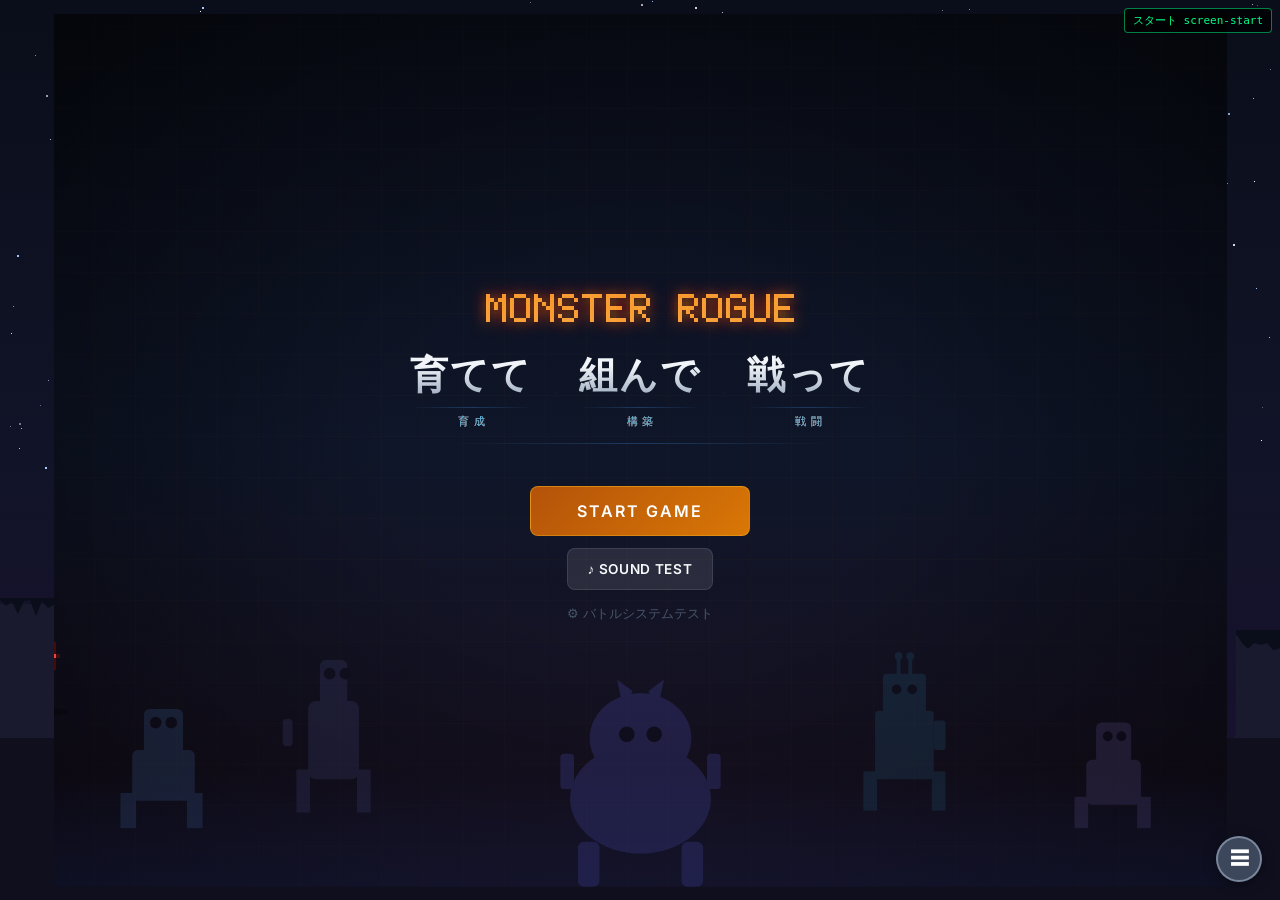
==== commit 3929f857: "タイトル修正 タイトル修正" ====
--- a/monster_roguelike_web/index.html
+++ b/monster_roguelike_web/index.html
@@ -93,6 +93,26 @@
         <p class="subtitle mega-title-hidden">Tactical Stamina Battles</p>
         <canvas id="title-canvas"></canvas>
       </div>
+      <div class="start-catch">
+        <div class="start-catch-item">
+          <span class="start-catch-reading">育てて</span>
+          <div class="start-catch-line"></div>
+          <span class="start-catch-kanji cg1" data-t="育成">育成</span>
+        </div>
+        <span class="start-catch-sep">・</span>
+        <div class="start-catch-item">
+          <span class="start-catch-reading">組んで</span>
+          <div class="start-catch-line"></div>
+          <span class="start-catch-kanji cg2" data-t="構築">構築</span>
+        </div>
+        <span class="start-catch-sep">・</span>
+        <div class="start-catch-item">
+          <span class="start-catch-reading">戦って</span>
+          <div class="start-catch-line"></div>
+          <span class="start-catch-kanji cg3" data-t="戦闘">戦闘</span>
+        </div>
+      </div>
+      <div class="start-divider"></div>
       <div style="display:flex; flex-direction:column; align-items:center; gap:12px; margin-top:8px;">
         <button id="btn-begin" class="btn primary-btn pulse-glow start-btn">START GAME</button>
         <button id="btn-sound-test" class="btn skill-btn" style="font-size:0.85rem; letter-spacing:0.05em;">♪ SOUND TEST</button>
--- a/monster_roguelike_web/styles.css
+++ b/monster_roguelike_web/styles.css
@@ -1062,7 +1062,7 @@
   -webkit-backdrop-filter: none;
 }
 
-.title-container { margin-bottom: 40px; }
+.title-container { margin-bottom: 12px; }
 .mega-title {
   font-size: 4rem;
   font-weight: 800;
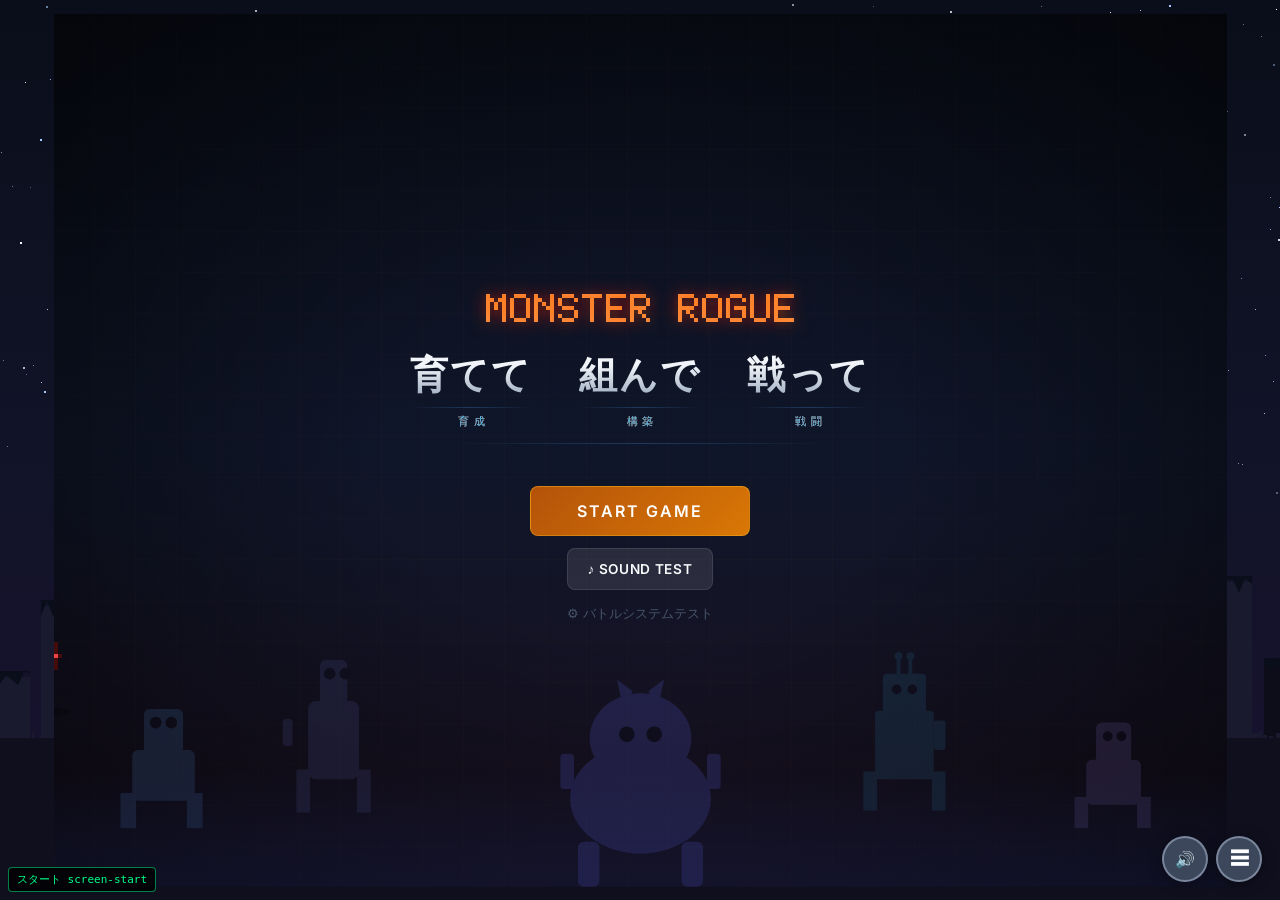
==== commit cb726969: "パーティ画面2ペイン化・育成統合・サウンドトグル・各種UI改善   - サウンドON/OFFトグルボタンをフロートボタン列に追加（状態をlocalStorageに保存）   - パーティ画面を3×2固" ====
--- a/monster_roguelike_web/index.html
+++ b/monster_roguelike_web/index.html
@@ -296,39 +296,33 @@
     </section>
 
     <!-- 画面: パーティ詳細 -->
-    <section id="screen-party" class="screen hide glass-panel" style="padding:30px;">
-      <div style="display:flex; justify-content:space-between; align-items:center;">
+    <section id="screen-party" class="screen hide glass-panel">
+      <div class="party-header">
         <h2>PARTY STATUS</h2>
         <button id="btn-close-party" class="btn skill-btn">閉じる</button>
       </div>
-      <p style="color:#94a3b8; margin-bottom:20px;">仲間の詳細なパラメーターを確認できます。</p>
-      <div id="party-details-grid" style="display:grid; grid-template-columns:repeat(auto-fit, minmax(280px, 1fr)); gap:20px;">
-      </div>
-    </section>
-
-    <!-- 画面: インベントリ -->
+      <div class="party-body">
+        <div id="party-roster-list" class="party-roster-panel"></div>
+        <div id="party-details-grid" class="party-detail-panel"></div>
+      </div>
+    </section>
+
+    <!-- 画面: インベントリ（確認のみ） -->
     <section id="screen-inventory" class="screen hide glass-panel">
       <div style="display:flex; justify-content:space-between; align-items:center;">
         <h2>INVENTORY</h2>
         <button id="btn-close-inventory" class="btn skill-btn">閉じる</button>
       </div>
-      <p>技をセットしたり、餌を与えてステータスを強化できます。</p>
-      
-      <div class="inv-container" style="display:flex; gap:20px; margin-top:20px;">
-        <div class="inv-list" style="flex:1; background:rgba(0,0,0,0.3); padding:10px; border-radius:8px; min-height:200px;">
-          <h3>Skills</h3>
+      <p style="color:#94a3b8; font-size:0.85rem; margin-bottom:16px;">持ち物の確認ができます。使用はPARTY画面から。</p>
+      <div class="inv-container" style="display:flex; gap:20px; margin-top:0;">
+        <div class="inv-list" style="flex:1; background:rgba(0,0,0,0.3); padding:10px; border-radius:8px; min-height:120px;">
+          <h3>技 (Skills)</h3>
           <div id="inv-skills-content" style="margin-top:10px; display:flex; flex-direction:column; gap:5px;"></div>
         </div>
-        <div class="inv-list" style="flex:1; background:rgba(0,0,0,0.3); padding:10px; border-radius:8px; min-height:200px;">
-          <h3>Food (Stats)</h3>
+        <div class="inv-list" style="flex:1; background:rgba(0,0,0,0.3); padding:10px; border-radius:8px; min-height:120px;">
+          <h3>えさ (Food)</h3>
           <div id="inv-food-content" style="margin-top:10px; display:flex; flex-direction:column; gap:5px;"></div>
         </div>
-      </div>
-      
-      <div id="inv-target-selection" class="hide" style="margin-top:20px; background:rgba(0,0,0,0.5); padding:15px; border-radius:8px;">
-         <h3 id="inv-target-msg">誰に使いますか？</h3>
-         <div id="inv-roster-grid" class="monster-grid" style="margin-top:10px;"></div>
-         <button id="btn-cancel-use" class="btn skill-btn mt-2">やめる</button>
       </div>
     </section>
 
@@ -521,8 +515,10 @@
       <button id="btn-monsters-global" class="float-menu-item monsters-item" title="ジュウマ図鑑">📖 図鑑</button>
       <button id="btn-affinity-global" class="float-menu-item affinity-item" title="属性相性早見表">⚡ 属性</button>
       <a id="btn-survey-global" href="https://forms.gle/xGsnjxmc4BKs657p8" target="_blank" rel="noopener" class="float-menu-item survey-item">📝 感想</a>
+      <button id="btn-goto-title" class="float-menu-item title-item" title="タイトル画面へ戻る">🏠 タイトルへ</button>
     </div>
     <div id="float-btns-row">
+      <button id="btn-sound-toggle" class="float-circle-btn sound-toggle-btn" title="サウンドON/OFF">🔊</button>
       <button id="btn-float-menu-toggle" class="float-circle-btn menu-toggle-btn" title="メニュー">☰</button>
     </div>
   </div>
--- a/monster_roguelike_web/styles.css
+++ b/monster_roguelike_web/styles.css
@@ -174,10 +174,198 @@
   overflow: hidden;
 }
 
-/* Party / Inventory screens: whole screen scrolls internally within viewport */
+/* Party screen: flex column, no outer scroll */
 #screen-party {
-  display: block;
+  display: flex;
+  flex-direction: column;
+  overflow: hidden;
+  padding: 0;
+}
+
+.party-header {
+  display: flex;
+  justify-content: space-between;
+  align-items: center;
+  padding: 14px 20px;
+  border-bottom: 1px solid var(--panel-border);
+  flex-shrink: 0;
+}
+
+.party-header h2 { margin: 0; font-size: 1.1rem; letter-spacing: 0.08em; }
+
+/* 2ペイン: ロースター(上) + 詳細(下) */
+.party-body {
+  display: flex;
+  flex-direction: column;
+  flex: 1;
+  min-height: 0;
+  overflow: hidden;
+}
+
+.party-roster-panel {
+  display: grid;
+  grid-template-columns: repeat(3, 1fr);
+  grid-template-rows: repeat(2, 1fr);
+  gap: 6px;
+  padding: 10px 14px;
+  border-bottom: 1px solid var(--panel-border);
+  flex-shrink: 0;
+}
+
+#party-details-grid {
+  flex: 1;
   overflow-y: auto;
+  padding: 14px 18px;
+  min-height: 0;
+}
+
+/* ロースター ミニカード */
+.party-mini-card {
+  display: flex;
+  flex-direction: row;
+  align-items: center;
+  gap: 8px;
+  padding: 8px 10px;
+  border-radius: 10px;
+  border: 2px solid transparent;
+  cursor: pointer;
+  background: rgba(0,0,0,0.2);
+  transition: border-color 0.15s, background 0.15s;
+  min-height: 60px;
+}
+
+.party-mini-card:hover:not(.selected) {
+  border-color: rgba(255,255,255,0.2);
+  background: rgba(255,255,255,0.05);
+}
+
+.party-mini-card.selected {
+  border-color: var(--accent);
+  background: rgba(59,130,246,0.15);
+}
+
+.party-mini-card img {
+  width: 44px;
+  height: 44px;
+  image-rendering: pixelated;
+  image-rendering: crisp-edges;
+  flex-shrink: 0;
+}
+
+.party-mini-info {
+  display: flex;
+  flex-direction: column;
+  gap: 3px;
+  flex: 1;
+  min-width: 0;
+}
+
+.party-mini-name {
+  font-size: 0.75rem;
+  font-weight: bold;
+  color: #f8fafc;
+  line-height: 1.2;
+  white-space: nowrap;
+  overflow: hidden;
+  text-overflow: ellipsis;
+}
+
+.party-mini-pos {
+  font-size: 0.6rem;
+  color: #fbbf24;
+}
+
+.party-mini-hp {
+  width: 100%;
+  height: 3px;
+  background: rgba(255,255,255,0.12);
+  border-radius: 2px;
+  overflow: hidden;
+}
+
+.party-mini-hp-fill {
+  height: 100%;
+  background: #22c55e;
+  border-radius: 2px;
+}
+
+/* 空きスロット */
+.party-mini-card-empty {
+  border-radius: 10px;
+  border: 1px dashed rgba(255,255,255,0.08);
+  min-height: 60px;
+  background: rgba(0,0,0,0.1);
+}
+
+/* アクションボタン（えさ・技） */
+.party-action-section {
+  margin-top: 4px;
+}
+
+.party-action-label {
+  font-size: 0.82rem;
+  font-weight: bold;
+  color: #cbd5e1;
+  margin-bottom: 6px;
+}
+
+.party-action-grid {
+  display: flex;
+  flex-wrap: wrap;
+  gap: 5px;
+}
+
+.party-action-btn {
+  font-size: 0.75rem !important;
+  padding: 4px 10px !important;
+}
+
+.party-single-card {
+  display: flex;
+  flex-direction: column;
+  gap: 10px;
+}
+
+.party-single-top {
+  display: flex;
+  align-items: center;
+  gap: 14px;
+}
+
+.party-single-top img {
+  width: 80px;
+  height: 80px;
+  image-rendering: pixelated;
+  image-rendering: crisp-edges;
+  flex-shrink: 0;
+}
+
+.party-single-name-row {
+  display: flex;
+  align-items: center;
+  gap: 8px;
+  flex-wrap: wrap;
+  margin-bottom: 4px;
+}
+
+.party-single-name-row h3 { margin: 0; font-size: 1.05rem; }
+
+/* elem-badge canvas をインライン表示に統一 */
+.elem-badge canvas { display: inline-block !important; vertical-align: middle; }
+
+.party-param-grid {
+  margin-top: 6px;
+  padding-top: 6px;
+  border-top: 1px dashed rgba(255,255,255,0.1);
+}
+
+.party-order-controls {
+  display: flex;
+  align-items: center;
+  justify-content: center;
+  gap: 10px;
+  padding-top: 8px;
+  border-top: 1px solid rgba(255,255,255,0.1);
 }
 
 #screen-inventory {
@@ -1982,8 +2170,13 @@
   .stage-card { width: 100%; max-width: 300px; }
 
   /* パーティ・インベントリ画面 */
-  #screen-party { padding: 12px; }
   #screen-inventory { padding: 12px; }
+  .party-header { padding: 10px 14px; }
+  .party-mini-card { padding: 6px 8px; gap: 6px; min-height: 54px; }
+  .party-mini-card img { width: 36px; height: 36px; }
+  .party-mini-card-empty { min-height: 54px; }
+  .party-mini-name { font-size: 0.68rem; }
+  #party-details-grid { padding: 10px 12px; }
   .inv-container { flex-direction: column !important; gap: 15px; }
 
   /* 図鑑モーダル */
@@ -2052,7 +2245,6 @@
   .map-screen { padding: 8px 12px; }
 
   /* パーティ・インベントリ画面 */
-  #screen-party { padding: 15px; }
   #screen-inventory { padding: 15px; }
   .inv-container { flex-direction: row; }
 
@@ -2234,6 +2426,23 @@
 
 .menu-toggle-btn:hover {
   background: rgba(100, 116, 139, 0.95);
+}
+
+.sound-toggle-btn {
+  background: rgba(71, 85, 105, 0.82);
+  border-color: rgba(148, 163, 184, 0.7);
+  box-shadow: 0 2px 14px rgba(0, 0, 0, 0.35);
+  font-size: 1rem;
+}
+
+.sound-toggle-btn:hover {
+  background: rgba(100, 116, 139, 0.95);
+}
+
+.sound-toggle-btn.muted {
+  background: rgba(51, 65, 85, 0.6);
+  border-color: rgba(100, 116, 139, 0.5);
+  opacity: 0.65;
 }
 
 /* メニューパネル（ポップアップ） */
@@ -2290,6 +2499,7 @@
 .monsters-item  { border-color: rgba(168, 85, 247, 0.5); }
 .affinity-item  { border-color: rgba(16, 185, 129, 0.5); }
 .survey-item    { border-color: rgba(148, 163, 184, 0.4); }
+.title-item     { border-color: rgba(251, 191, 36, 0.4); color: #fbbf24; }
 
 @media (max-width: 767px) {
   #float-btns {
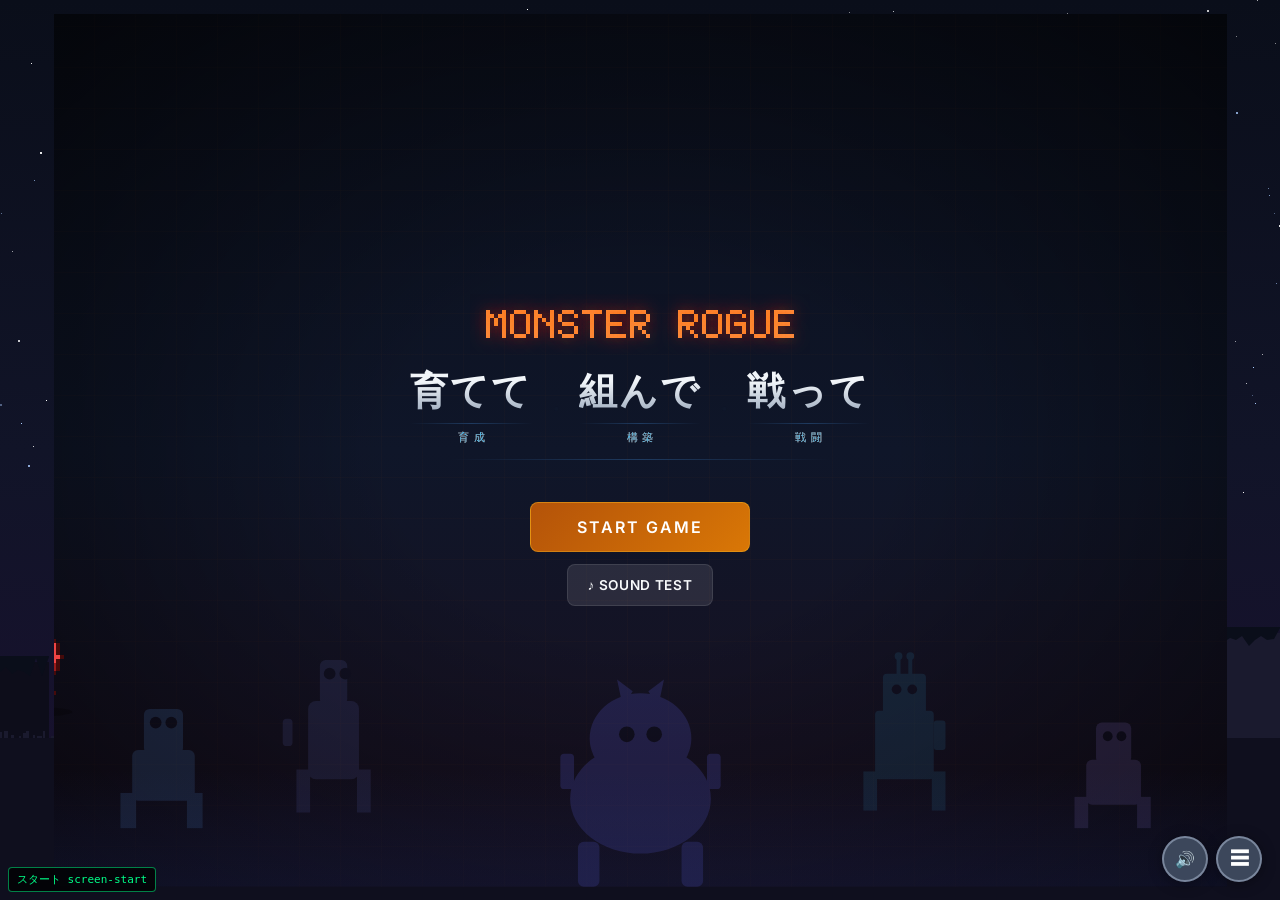
==== commit 1ea5ed8d: "ゲームディレクター監修：バランス・AI・UI・バグ修正の全体最適化   - HPダメージ計算式修正: aff適用 + /100スケール → STを削るとHPが崩れる快感が機能   - 敵STバー追加:" ====
--- a/monster_roguelike_web/index.html
+++ b/monster_roguelike_web/index.html
@@ -116,7 +116,6 @@
       <div style="display:flex; flex-direction:column; align-items:center; gap:12px; margin-top:8px;">
         <button id="btn-begin" class="btn primary-btn pulse-glow start-btn">START GAME</button>
         <button id="btn-sound-test" class="btn skill-btn" style="font-size:0.85rem; letter-spacing:0.05em;">♪ SOUND TEST</button>
-        <a href="test-battle.html" style="font-size:0.8rem; color:#475569; margin-top:4px; text-decoration:none;">⚙ バトルシステムテスト</a>
       </div>
     </section>
 
@@ -153,6 +152,13 @@
     </div>
 
 
+    <!-- 画面0.4: プレゼンテーション画面 -->
+    <section id="screen-presentation" class="screen hide pres-screen">
+      <button id="btn-pres-skip" class="pres-skip-btn">スキップ</button>
+      <div id="pres-slide-container" class="pres-slide-container"></div>
+      <div id="pres-dots" class="pres-dots"></div>
+    </section>
+
     <!-- 画面0.5: ストーリー画面 -->
     <section id="screen-story" class="screen full-center hide glass-panel">
       <div class="story-wrapper">
@@ -180,14 +186,6 @@
         <button id="btn-skip-story" class="btn skill-btn" disabled>NEXT >></button>
         <button id="btn-skip-all-story" class="btn" style="font-size:0.8rem; color:#475569; background:none; border:none;">スキップ</button>
       </div>
-    </section>
-
-    <!-- 画面0.6: 名前入力画面 -->
-    <section id="screen-name" class="screen full-center hide glass-panel">
-      <h2>あなたの名前は？</h2>
-      <p style="color: #94a3b8; margin-bottom: 20px;">コルク：「登録簿に書いといてくれ。行方不明になった時に困る。こっちが。」</p>
-      <input type="text" id="input-player-name" class="modern-input" placeholder="Name" maxlength="12" style="margin-bottom: 20px;">
-      <button id="btn-submit-name" class="btn primary-btn pulse-glow">決定</button>
     </section>
 
     <!-- 画面0.6.5: ジュウマ受け渡しイベント画面 -->
@@ -441,6 +439,8 @@
             <div class="bars">
                <label>HP</label>
                <div class="bar-container hp-bar"><div class="bar-fill hp" id="p2-hp-fill"></div></div>
+               <label>ST</label>
+               <div class="bar-container st-bar"><div class="bar-fill st" id="p2-st-fill"></div></div>
             </div>
           </div>
           <div class="reserve-list" id="p2-reserves"></div>
@@ -463,7 +463,7 @@
           <div id="item-buttons" class="cmd-grid hide" style="margin-top:10px;"></div>
 
           <div id="defend-wrapper" class="hide" style="margin-top:10px;">
-            <button id="btn-defend-action" class="btn" style="width:100%; padding: 10px; background: #fbbf24; color: #1e293b; border: none; font-weight: bold;">🛡 身を守る (Defend) - ST消費半減</button>
+            <button id="btn-defend-action" class="btn" style="width:100%; padding: 10px; background: #fbbf24; color: #1e293b; border: none; font-weight: bold;">🛡 身を守る (Defend) - HP溢れダメージ半減</button>
           </div>
 
           <div id="swap-wrapper" style="margin-top:10px;">
@@ -482,6 +482,7 @@
     <div id="beo-main">VICTORY!</div>
     <div id="beo-line"></div>
     <div id="beo-sub">— BATTLE OVER —</div>
+    <button id="beo-restart-btn" class="hide" onclick="window.location.reload()" style="margin-top:32px; padding:12px 32px; font-size:1rem; font-weight:bold; background:#374151; color:#f1f5f9; border:2px solid #6b7280; border-radius:8px; cursor:pointer; letter-spacing:0.05em;">タイトルへ戻る</button>
   </div>
 
   <!-- バトル開始演出オーバーレイ -->
--- a/monster_roguelike_web/styles.css
+++ b/monster_roguelike_web/styles.css
@@ -1444,9 +1444,10 @@
   font-size: 1.2rem;
   line-height: 2;
   width: 100%;
-  text-align: center;
-  word-break: keep-all;
+  text-align: left;
+  word-break: normal;
   overflow-wrap: break-word;
+  padding: 0 8px;
 }
 
 .story-btn-area {
@@ -2932,6 +2933,20 @@
   opacity: 0;
   background: rgba(0, 0, 0, 0.82);
 }
+#battle-end-overlay.beo-pre {
+  opacity: 1;
+  pointer-events: auto;
+}
+#battle-end-overlay.beo-pre #beo-main {
+  opacity: 1;
+  transform: scale(1);
+  font-size: clamp(1.4rem, 5vw, 2.2rem);
+  font-weight: 600;
+  letter-spacing: 0.06em;
+  color: #f1f5f9;
+  text-shadow: none;
+}
+#battle-end-overlay.beo-pre #beo-line { opacity: 0; }
 #battle-end-overlay.beo-active {
   animation: beo-bg 1.8s ease forwards;
 }
@@ -2954,6 +2969,14 @@
   opacity: 0;
   transform: scale(0.4);
   will-change: transform, opacity;
+  width: 100%;
+  text-align: center;
+  padding: 0 16px;
+  box-sizing: border-box;
+}
+#battle-end-overlay.beo-boss #beo-main {
+  font-size: clamp(2rem, 8vw, 5rem);
+  letter-spacing: 0.08em;
 }
 #battle-end-overlay.beo-win  #beo-main { color: #10b981; text-shadow: 0 0 30px rgba(16,185,129,0.9), 0 0 70px rgba(16,185,129,0.4), 3px 3px 0 rgba(0,0,0,0.5); }
 #battle-end-overlay.beo-lose #beo-main { color: #ef4444; text-shadow: 0 0 30px rgba(239,68,68,0.9), 0 0 70px rgba(239,68,68,0.4), 3px 3px 0 rgba(0,0,0,0.5); }
@@ -3013,3 +3036,445 @@
   40%  { opacity: 0.35; }
   100% { opacity: 0; }
 }
+
+/* ═══════════════════════════════════════════════════
+   プレゼンテーション画面
+═══════════════════════════════════════════════════ */
+.pres-screen {
+  position: relative;
+  display: flex;
+  flex-direction: column;
+  align-items: stretch;
+  justify-content: stretch;
+  background: #080c14;
+  overflow: hidden;
+}
+
+/* スキップボタン */
+.pres-skip-btn {
+  position: absolute;
+  top: 14px;
+  right: 16px;
+  z-index: 10;
+  background: rgba(255,255,255,0.08);
+  border: 1px solid rgba(255,255,255,0.15);
+  color: #94a3b8;
+  font-size: 0.78rem;
+  padding: 5px 14px;
+  border-radius: 20px;
+  cursor: pointer;
+  transition: background 0.2s, color 0.2s;
+}
+.pres-skip-btn:hover { background: rgba(255,255,255,0.14); color: #e2e8f0; }
+
+/* スライドコンテナ */
+.pres-slide-container {
+  flex: 1;
+  position: relative;
+  overflow: hidden;
+  display: flex;
+  align-items: stretch;
+}
+
+/* 個別スライド */
+.pres-slide {
+  position: absolute;
+  inset: 0;
+  display: flex;
+  flex-direction: column;
+  cursor: pointer;
+  user-select: none;
+  will-change: transform, opacity;
+}
+
+.pres-slide-inner {
+  flex: 1;
+  display: flex;
+  flex-direction: column;
+  align-items: center;
+  justify-content: center;
+  padding: 60px 28px 20px;
+  gap: 16px;
+  text-align: center;
+}
+
+/* タグラベル */
+.pres-tag-label {
+  font-size: 0.7rem;
+  font-weight: 700;
+  letter-spacing: 0.15em;
+  text-transform: uppercase;
+  color: #fbbf24;
+  background: rgba(251,191,36,0.12);
+  border: 1px solid rgba(251,191,36,0.3);
+  padding: 3px 14px;
+  border-radius: 20px;
+}
+
+/* ビジュアルエリア */
+.pres-visual-area {
+  width: 100%;
+  max-width: 480px;
+  flex-shrink: 0;
+}
+
+/* テキストブロック */
+.pres-text-block {
+  display: flex;
+  flex-direction: column;
+  align-items: center;
+  gap: 10px;
+  max-width: 480px;
+}
+
+.pres-headline {
+  font-size: clamp(1.4rem, 5vw, 2rem);
+  font-weight: 800;
+  color: #f1f5f9;
+  line-height: 1.3;
+  margin: 0;
+}
+
+.pres-body-text {
+  font-size: clamp(0.82rem, 2.5vw, 0.95rem);
+  color: #94a3b8;
+  line-height: 1.65;
+  margin: 0;
+  max-width: 380px;
+}
+
+/* タップヒント */
+.pres-tap-hint {
+  text-align: center;
+  font-size: 0.7rem;
+  color: rgba(148,163,184,0.45);
+  padding-bottom: 12px;
+  letter-spacing: 0.05em;
+  animation: presHintPulse 2s ease-in-out infinite;
+}
+@keyframes presHintPulse {
+  0%,100% { opacity: 0.45; }
+  50% { opacity: 0.9; }
+}
+
+/* CTA ボタン */
+.pres-cta-btn {
+  margin-top: 12px;
+  font-size: 1rem;
+  padding: 13px 36px;
+  border-radius: 30px;
+  background: linear-gradient(135deg, #f59e0b, #ef4444);
+  color: #fff;
+  font-weight: 700;
+  border: none;
+  cursor: pointer;
+  box-shadow: 0 4px 20px rgba(245,158,11,0.4);
+  animation: presCtaPulse 2s ease-in-out infinite;
+}
+@keyframes presCtaPulse {
+  0%,100% { box-shadow: 0 4px 20px rgba(245,158,11,0.4); }
+  50%     { box-shadow: 0 4px 32px rgba(245,158,11,0.7); }
+}
+.pres-cta-btn:hover { transform: scale(1.04); }
+
+/* ドット */
+.pres-dots {
+  display: flex;
+  justify-content: center;
+  align-items: center;
+  gap: 7px;
+  padding: 10px 0 14px;
+  flex-shrink: 0;
+}
+.pres-dot {
+  width: 7px;
+  height: 7px;
+  border-radius: 50%;
+  border: none;
+  background: rgba(255,255,255,0.2);
+  cursor: pointer;
+  padding: 0;
+  transition: background 0.25s, transform 0.25s;
+}
+.pres-dot.active {
+  background: #fbbf24;
+  transform: scale(1.35);
+}
+
+/* ─── Slide 1: 世界観 ─── */
+.pres-world {
+  width: 100%;
+  border-radius: 12px;
+  overflow: hidden;
+  border: 1px solid rgba(255,255,255,0.08);
+}
+.pres-world-sky {
+  background: linear-gradient(to bottom, #0a0f2c, #1a3a5c);
+  padding: 14px 16px 10px;
+  position: relative;
+  min-height: 70px;
+  display: flex;
+  align-items: flex-end;
+  justify-content: flex-end;
+}
+.pres-world-sky-label {
+  font-size: 0.65rem;
+  color: #7dd3fc;
+  letter-spacing: 0.1em;
+}
+.pres-star {
+  position: absolute;
+  width: 3px; height: 3px;
+  background: #fff;
+  border-radius: 50%;
+  opacity: 0.7;
+  animation: presTwinkle 1.5s ease-in-out infinite alternate;
+}
+.pres-star:nth-child(1) { top: 12px; left: 15%; animation-delay: 0s; }
+.pres-star:nth-child(2) { top: 8px;  left: 35%; animation-delay: 0.3s; }
+.pres-star:nth-child(3) { top: 18px; left: 55%; animation-delay: 0.7s; }
+.pres-star:nth-child(4) { top: 6px;  left: 72%; animation-delay: 0.2s; }
+.pres-star:nth-child(5) { top: 20px; left: 88%; animation-delay: 0.9s; }
+@keyframes presTwinkle { 0% { opacity: 0.3; } 100% { opacity: 1; } }
+
+.pres-world-crack {
+  background: #1c1008;
+  border-top: 2px solid #4ade80;
+  border-bottom: 2px solid #b45309;
+  text-align: center;
+  font-size: 1rem;
+  color: #86efac;
+  padding: 4px;
+  text-shadow: 0 0 8px #4ade80;
+}
+.pres-world-underground {
+  background: linear-gradient(to bottom, #1c0d00, #0a0a0a);
+  padding: 10px 16px 14px;
+  min-height: 60px;
+  display: flex;
+  flex-direction: column;
+  align-items: flex-start;
+  justify-content: center;
+  gap: 4px;
+}
+.pres-world-ug-label {
+  font-size: 0.65rem;
+  color: #b45309;
+  letter-spacing: 0.1em;
+}
+.pres-world-ug-icons { font-size: 1.1rem; }
+
+/* ─── Slide 2: 育成 ─── */
+.pres-growth {
+  display: flex;
+  align-items: center;
+  gap: 20px;
+  padding: 12px 16px;
+  background: rgba(255,255,255,0.04);
+  border: 1px solid rgba(255,255,255,0.08);
+  border-radius: 12px;
+}
+.pres-growth-monster {
+  flex-shrink: 0;
+  display: flex;
+  align-items: center;
+  justify-content: center;
+}
+.pres-growth-stats {
+  flex: 1;
+  display: flex;
+  flex-direction: column;
+  gap: 6px;
+}
+.pres-growth-stat {
+  display: flex;
+  align-items: center;
+  gap: 8px;
+}
+.pgs-label {
+  font-size: 0.65rem;
+  font-weight: 700;
+  color: #94a3b8;
+  width: 28px;
+  text-align: right;
+}
+.pgs-track {
+  flex: 1;
+  height: 6px;
+  background: rgba(255,255,255,0.08);
+  border-radius: 3px;
+  overflow: hidden;
+}
+.pgs-bar {
+  height: 100%;
+  border-radius: 3px;
+  width: 0;
+  animation: presBarGrow 0.8s cubic-bezier(0.34,1.56,0.64,1) forwards;
+}
+@keyframes presBarGrow { to { width: var(--w, 70%); } }
+.pgs-hint {
+  font-size: 0.7rem;
+  color: #fbbf24;
+  margin-top: 4px;
+}
+
+/* ─── Slide 3: 構築 ─── */
+.pres-party-row {
+  display: flex;
+  justify-content: center;
+  gap: 12px;
+  flex-wrap: wrap;
+  padding: 12px 0;
+}
+.pres-party-card {
+  display: flex;
+  flex-direction: column;
+  align-items: center;
+  gap: 4px;
+  background: rgba(255,255,255,0.05);
+  border: 1px solid rgba(255,255,255,0.1);
+  border-radius: 10px;
+  padding: 10px 12px;
+  animation: presCardPop 0.4s cubic-bezier(0.34,1.56,0.64,1) both;
+}
+@keyframes presCardPop {
+  from { transform: scale(0.7); opacity: 0; }
+  to   { transform: scale(1); opacity: 1; }
+}
+.pres-pcard-name {
+  font-size: 0.7rem;
+  color: #cbd5e1;
+  font-weight: 600;
+}
+.pres-party-hint {
+  text-align: center;
+  font-size: 0.72rem;
+  color: #fbbf24;
+  margin-top: 6px;
+  padding: 5px 12px;
+  background: rgba(251,191,36,0.08);
+  border-radius: 20px;
+}
+
+/* ─── Slide 4: 戦闘 ─── */
+.pres-battle-ui {
+  display: flex;
+  align-items: flex-start;
+  gap: 10px;
+  padding: 12px;
+  background: rgba(255,255,255,0.03);
+  border: 1px solid rgba(255,255,255,0.08);
+  border-radius: 12px;
+}
+.pres-battle-col {
+  flex: 1;
+  display: flex;
+  flex-direction: column;
+  gap: 6px;
+}
+.pres-battle-vs {
+  font-size: 0.9rem;
+  font-weight: 800;
+  color: #ef4444;
+  padding-top: 22px;
+  flex-shrink: 0;
+}
+.pbu-label {
+  font-size: 0.65rem;
+  font-weight: 700;
+  color: #94a3b8;
+  letter-spacing: 0.08em;
+}
+.pbu-gauge-row {
+  display: flex;
+  align-items: center;
+  gap: 5px;
+}
+.pbu-g-name {
+  font-size: 0.6rem;
+  color: #64748b;
+  width: 20px;
+}
+.pbu-track {
+  flex: 1;
+  height: 7px;
+  background: rgba(255,255,255,0.08);
+  border-radius: 4px;
+  overflow: hidden;
+}
+.pbu-fill {
+  height: 100%;
+  border-radius: 4px;
+  transition: width 0.3s;
+}
+.pbu-atb {
+  animation: presAtbFill 1.5s ease-in-out infinite alternate;
+}
+@keyframes presAtbFill {
+  0%  { width: 80%; }
+  100%{ width: 100%; }
+}
+.pbu-ready {
+  font-size: 0.55rem;
+  font-weight: 700;
+  color: #fbbf24;
+  animation: presReadyPulse 0.8s ease-in-out infinite alternate;
+  white-space: nowrap;
+}
+@keyframes presReadyPulse {
+  from { opacity: 0.6; } to { opacity: 1; }
+}
+.pbu-val {
+  font-size: 0.6rem;
+  color: #64748b;
+  width: 20px;
+  text-align: right;
+}
+.pbu-actions {
+  display: flex;
+  flex-direction: column;
+  gap: 4px;
+  margin-top: 4px;
+}
+.pbu-action {
+  font-size: 0.65rem;
+  color: #94a3b8;
+  background: rgba(255,255,255,0.06);
+  border-radius: 6px;
+  padding: 4px 8px;
+  text-align: center;
+}
+.pbu-action-hl {
+  background: rgba(251,191,36,0.15);
+  color: #fbbf24;
+  border: 1px solid rgba(251,191,36,0.3);
+  font-weight: 700;
+}
+.pbu-action-dim {
+  opacity: 0.4;
+  font-style: italic;
+}
+
+/* ─── Slide 5: CTA ─── */
+.pres-cta-monsters {
+  display: flex;
+  justify-content: center;
+  align-items: flex-end;
+  gap: 16px;
+  padding: 12px 0;
+}
+@keyframes presMonFloat {
+  from { transform: translateY(0); }
+  to   { transform: translateY(-8px); }
+}
+
+/* ─── スマホ縦向き対応 ─── */
+@media (max-width: 767px) and (orientation: portrait) {
+  .pres-slide-inner {
+    padding: 50px 20px 14px;
+    gap: 12px;
+  }
+  .pres-headline { font-size: clamp(1.2rem, 5.5vw, 1.6rem); }
+  .pres-body-text { font-size: 0.82rem; }
+  .pres-growth { gap: 14px; padding: 10px 12px; }
+}
